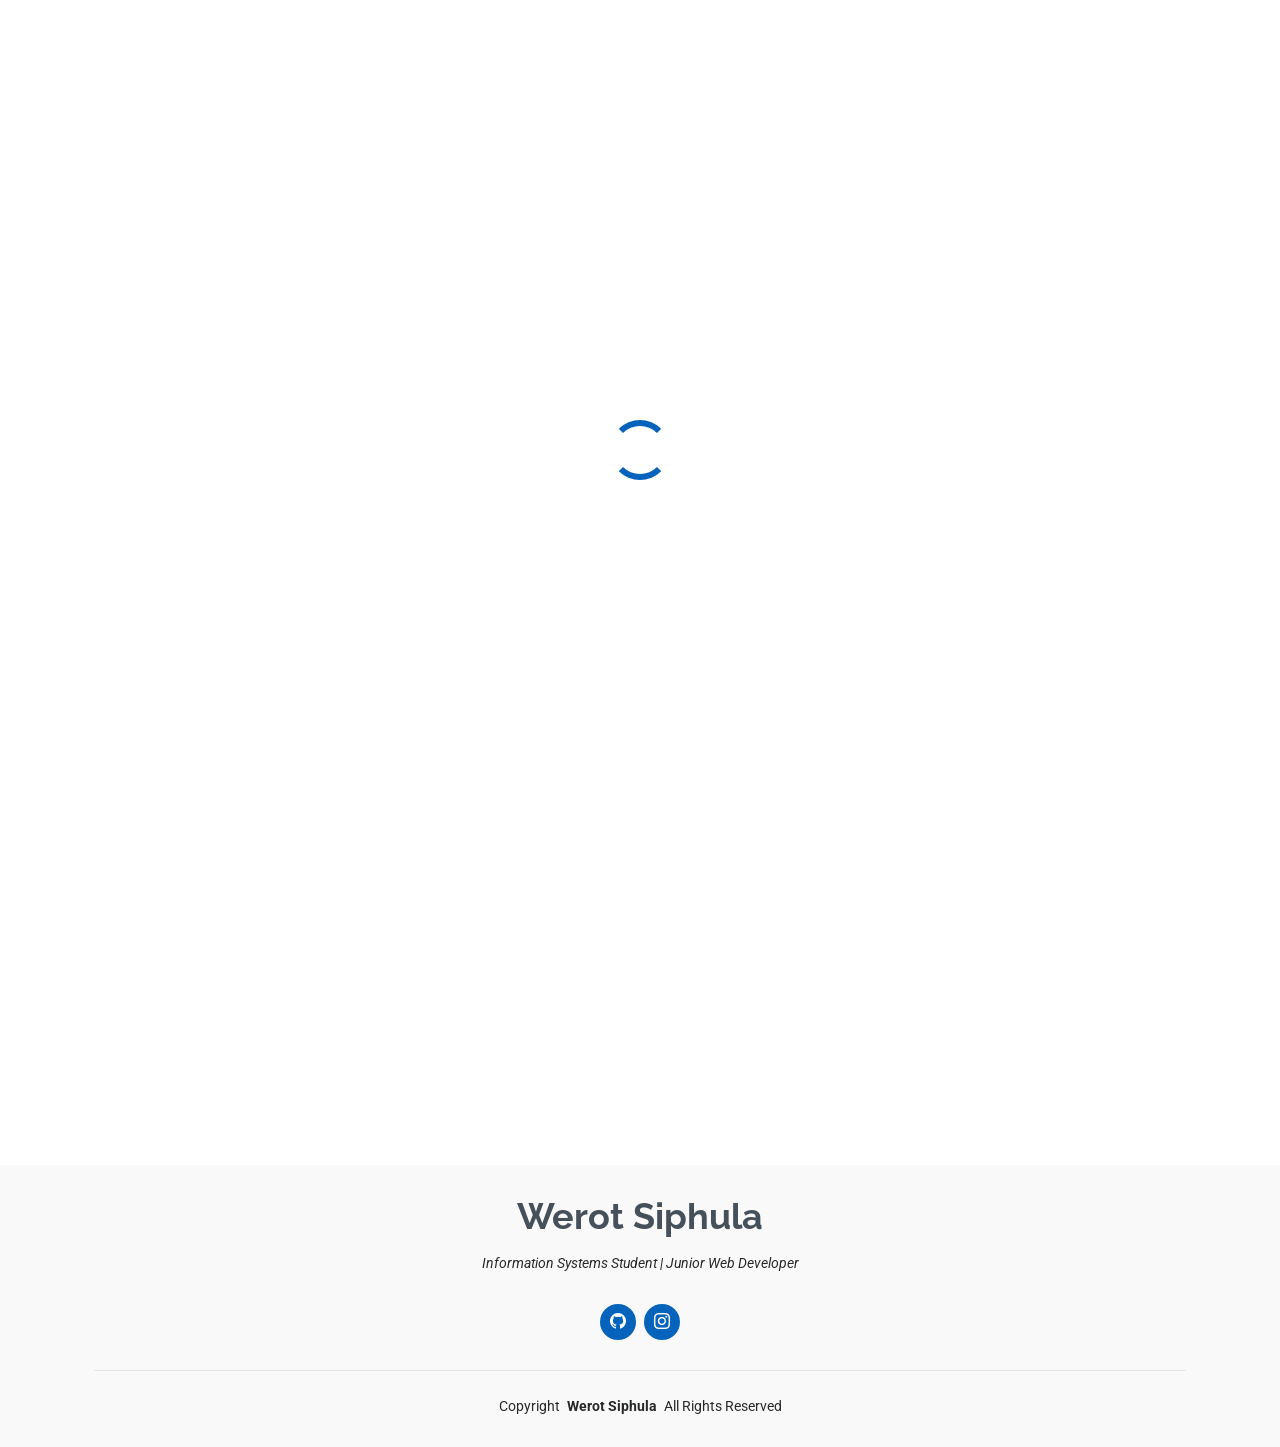
==== portfolio-details.html @ 503f95a0 "Initial Portfolio Commit" ====
<!DOCTYPE html>
<html lang="en">

<head>
  <meta charset="utf-8">
  <meta content="width=device-width, initial-scale=1.0" name="viewport">
  <title>Portfolio Details - Werot Siphula</title>
  <meta content="" name="description">
  <meta content="" name="keywords">

  <link href="assets/img/favicon.png" rel="icon">
  <link href="assets/img/apple-touch-icon.png" rel="apple-touch-icon">

  <link href="https://fonts.googleapis.com" rel="preconnect">
  <link href="https://fonts.gstatic.com" rel="preconnect" crossorigin>
  <link
    href="https://fonts.googleapis.com/css2?family=Roboto:ital,wght=0,100;0,300;0,400;0,500;0,700;0,900;1,100;1,300;1,400;1,500;1,700;1,900&family=Poppins:ital,wght=0,100;0,200;0,300;0,400;0,500;0,600;0,700;0,800;0,900;1,100;1,200;1,300;1,400;1,500;1,600;1,700;1,800;1,900&family=Raleway:ital,wght=0,100;0,200;0,300;0,400;0,500;0,600;0,700;0,800;0,900;1,100;1,200;1,300;1,400;1,500;1,600;1,700;1,800;1,900&display=swap"
    rel="stylesheet">

  <link href="assets/vendor/bootstrap/css/bootstrap.min.css" rel="stylesheet">
  <link href="assets/vendor/bootstrap-icons/bootstrap-icons.css" rel="stylesheet">
  <link href="assets/vendor/aos/aos.css" rel="stylesheet">
  <link href="assets/vendor/glightbox/css/glightbox.min.css" rel="stylesheet">
  <link href="assets/vendor/swiper/swiper-bundle.min.css" rel="stylesheet">

  <link href="assets/css/main.css" rel="stylesheet">
</head>

<body class="portfolio-details-page">

  <header id="header" class="header d-flex flex-column justify-content-center">

    <i class="header-toggle d-xl-none bi bi-list"></i>

    <nav id="navmenu" class="navmenu">
      <ul>
        <li><a href="index.html#hero"><i class="bi bi-house navicon"></i><span>Home</span></a></li>
        <li><a href="index.html#about"><i class="bi bi-person navicon"></i><span>About</span></a></li>
        <li><a href="index.html#resume"><i class="bi bi-file-earmark-text navicon"></i><span>Resume</span></a></li>
        <li><a href="index.html#portfolio"><i class="bi bi-images navicon"></i><span>Portfolio</span></a></li>
      </ul>
    </nav>

  </header>

  <main class="main">

    <div class="page-title" data-aos="fade">
      <div class="container">
        <nav class="breadcrumbs">
          <ol>
            <li><a href="index.html">Home</a></li>
            <li class="current">Portfolio Details</li>
          </ol>
        </nav>
        <h1>Project Details</h1>
      </div>
    </div>
    <section id="portfolio-details" class="portfolio-details section">

      <div class="container" data-aos="fade-up">

        <div class="portfolio-details-slider swiper init-swiper">
          <script type="application/json" class="swiper-config">
            {
              "loop": true,
              "speed": 600,
              "autoplay": {
                "delay": 5000
              },
              "slidesPerView": "auto",
              "navigation": {
                "nextEl": ".swiper-button-next",
                "prevEl": ".swiper-button-prev"
              },
              "pagination": {
                "el": ".swiper-pagination",
                "type": "bullets",
                "clickable": true
              }
            }
          </script>
          <div class="swiper-wrapper align-items-center">

            <div class="swiper-slide">
              <img src="assets/img/portfolio/PJ1.png" alt="">
            </div>

          </div>
          <div class="swiper-button-prev"></div>
          <div class="swiper-button-next"></div>
          <div class="swiper-pagination"></div>
        </div>

        <div class="row justify-content-between gy-4 mt-4">

          <div class="col-lg-8" data-aos="fade-up">
            <div class="portfolio-description">
              <h2>ACADEMIC COMPETITION MANAGEMENT SYSTEM FOR ECO 9RMUTI</h2>
              <p><em>Full-Stack Developer (Backend-Focused) | Web-based Application</em></p>
              <ul>
                <li>Developed management system for RMUTI Khon Kaen to use as the host of the 2027 academic competition
                  for the 9 RMUT.</li>
                <li>Manage both backend operations (PHP, MySQL, CRUD) and frontend UX/UI design.</li>
                <li>Designed system logic focused on streamlining workflows and minimizing manual steps for users.</li>
              </ul>
            </div>
          </div>

          <div class="col-lg-3" data-aos="fade-up" data-aos-delay="100">
            <div class="portfolio-info">
              <h3>Project information</h3>
              <ul>
                <li><strong>Category</strong>: Web Development</li>
                <li><strong>Client</strong>: RMUTI Khon Kaen Campus</li>
                <li><strong>Project date</strong>: 2024</li>
                <li><strong>Tech Stack</strong>: PHP, MySQL, HTML5, CSS3, JavaScript</li>
              </ul>
            </div>
          </div>

        </div>

      </div>

    </section>
  </main>

  <footer id="footer" class="footer position-relative light-background">
    <div class="container">
      <h3 class="sitename">Werot Siphula</h3>
      <p>Information Systems Student | Junior Web Developer</p>
      <div class="social-links d-flex justify-content-center">
        <a href="https://github.com/Werot2003" target="_blank"><i class="bi bi-github"></i></a>
        <a href="https://www.instagram.com/werot_2003"><i class="bi bi-instagram"></i></a>
      </div>
      <div class="container">
        <div class="copyright">
          <span>Copyright</span> <strong class="px-1 sitename">Werot Siphula</strong> <span>All Rights Reserved</span>
        </div>
      </div>
    </div>
  </footer>

  <a href="#" id="scroll-top" class="scroll-top d-flex align-items-center justify-content-center"><i
      class="bi bi-arrow-up-short"></i></a>

  <div id="preloader"></div>

  <script src="assets/vendor/bootstrap/js/bootstrap.bundle.min.js"></script>
  <script src="assets/vendor/aos/aos.js"></script>
  <script src="assets/vendor/typed.js/typed.umd.js"></script>
  <script src="assets/vendor/purecounter/purecounter_vanilla.js"></script>
  <script src="assets/vendor/waypoints/noframework.waypoints.js"></script>
  <script src="assets/vendor/glightbox/js/glightbox.min.js"></script>
  <script src="assets/vendor/imagesloaded/imagesloaded.pkgd.min.js"></script>
  <script src="assets/vendor/isotope-layout/isotope.pkgd.min.js"></script>
  <script src="assets/vendor/swiper/swiper-bundle.min.js"></script>

  <script src="assets/js/main.js"></script>

</body>

</html>
---- assets/css/main.css ----
/* Fonts */
:root {
  --default-font: "Roboto", system-ui, -apple-system, "Segoe UI", Roboto, "Helvetica Neue", Arial, "Noto Sans", "Liberation Sans", sans-serif, "Apple Color Emoji", "Segoe UI Emoji", "Segoe UI Symbol", "Noto Color Emoji";
  --heading-font: "Raleway", sans-serif;
  --nav-font: "Poppins", sans-serif;
}

/* Global Colors - The following color variables are used throughout the website. Updating them here will change the color scheme of the entire website */
:root {
  --background-color: #ffffff;
  /* Background color for the entire website, including individual sections */
  --default-color: #272829;
  /* Default color used for the majority of the text content across the entire website */
  --heading-color: #45505b;
  /* Color for headings, subheadings and title throughout the website */
  --accent-color: #0563bb;
  /* Accent color that represents your brand on the website. It's used for buttons, links, and other elements that need to stand out */
  --surface-color: #ffffff;
  /* The surface color is used as a background of boxed elements within sections, such as cards, icon boxes, or other elements that require a visual separation from the global background. */
  --contrast-color: #ffffff;
  /* Contrast color for text, ensuring readability against backgrounds of accent, heading, or default colors. */
}

/* Nav Menu Colors - The following color variables are used specifically for the navigation menu. They are separate from the global colors to allow for more customization options */
:root {
  --nav-color: #45505b;
  /* The default color of the main navmenu links */
  --nav-hover-color: #0563bb;
  /* Applied to main navmenu links when they are hovered over or active */
  --nav-mobile-background-color: #ffffff;
  /* Used as the background color for mobile navigation menu */
  --nav-dropdown-background-color: #ffffff;
  /* Used as the background color for dropdown items that appear when hovering over primary navigation items */
  --nav-dropdown-color: #212529;
  /* Used for navigation links of the dropdown items in the navigation menu. */
  --nav-dropdown-hover-color: #0563bb;
  /* Similar to --nav-hover-color, this color is applied to dropdown navigation links when they are hovered over. */
}

/* Color Presets - These classes override global colors when applied to any section or element, providing reuse of the sam color scheme. */

.light-background {
  --background-color: #f9f9f9;
  --surface-color: #ffffff;
}

.dark-background {
  --background-color: #060606;
  --default-color: #ffffff;
  --heading-color: #ffffff;
  --surface-color: #252525;
  --contrast-color: #ffffff;
}

/* Smooth scroll */
:root {
  scroll-behavior: smooth;
}

/*--------------------------------------------------------------
# General Styling & Shared Classes
--------------------------------------------------------------*/
body {
  color: var(--default-color);
  background-color: var(--background-color);
  font-family: var(--default-font);
}

a {
  color: var(--accent-color);
  text-decoration: none;
  transition: 0.3s;
}

a:hover {
  color: color-mix(in srgb, var(--accent-color), transparent 25%);
  text-decoration: none;
}

h1,
h2,
h3,
h4,
h5,
h6 {
  color: var(--heading-color);
  font-family: var(--heading-font);
}

/*--------------------------------------------------------------
# Global Header
--------------------------------------------------------------*/
.header {
  color: var(--default-color);
  position: fixed;
  top: 0;
  left: 0;
  bottom: 0;
  padding: 0 15px;
  transition: all ease-in-out 0.3s;
  overflow-y: auto;
  z-index: 997;
  min-width: 200px;
}

@media (max-width: 1199px) {
  .header {
    background-color: var(--background-color);
    border-right: 1px solid color-mix(in srgb, var(--default-color), transparent 90%);
    width: 300px;
    left: -100%;
  }
}

@media (min-width: 1200px) and (max-width: 1600px) {
  .header~main {
    margin-left: 160px;
  }

  .header~main .hero {
    margin-left: -160px;
    width: 100vw;
  }
}

.header.header-show {
  left: 0;
}

.header .header-toggle {
  color: var(--contrast-color);
  background-color: var(--accent-color);
  font-size: 22px;
  display: flex;
  align-items: center;
  justify-content: center;
  width: 40px;
  height: 40px;
  border-radius: 50%;
  cursor: pointer;
  position: fixed;
  top: 15px;
  right: 15px;
  z-index: 9999;
  transition: background-color 0.3s;
}

.header .header-toggle:hover {
  color: var(--contrast-color);
  background-color: color-mix(in srgb, var(--accent-color) 90%, white 15%);
}

/*--------------------------------------------------------------
# Navigation Menu
--------------------------------------------------------------*/
.navmenu {
  padding: 0;
  z-index: 9997;
}

.navmenu ul {
  list-style: none;
  padding: 0 0 20px 0;
  margin: 0;
  width: 140px;
}

.navmenu a,
.navmenu a:focus {
  color: var(--nav-color);
  font-family: var(--nav-font);
  display: flex;
  align-items: center;
  padding: 10px 18px;
  margin-bottom: 8px;
  font-size: 15px;
  border-radius: 50px;
  background: color-mix(in srgb, var(--default-color), transparent 92%);
  height: 56px;
  width: 100%;
  overflow: hidden;
  transition: 0.3s;
}

.navmenu a i,
.navmenu a:focus i {
  font-size: 20px;
}

.navmenu a span,
.navmenu a:focus span {
  padding: 0 5px 0 7px;
}

@media (min-width: 992px) {

  .navmenu a,
  .navmenu a:focus {
    max-width: 56px;
  }

  .navmenu a span,
  .navmenu a:focus span {
    display: none;
  }
}

.navmenu a:hover,
.navmenu .active,
.navmenu .active:focus,
.navmenu li:hover>a {
  color: var(--contrast-color);
  background: var(--nav-hover-color);
}

.navmenu a:hover,
.navmenu li:hover>a {
  max-width: 100%;
  color: var(--contrast-color);
}

.navmenu a:hover span,
.navmenu li:hover>a span {
  display: block;
}

/*--------------------------------------------------------------
# Global Footer
--------------------------------------------------------------*/
.footer {
  color: var(--default-color);
  background-color: var(--background-color);
  font-size: 14px;
  text-align: center;
  padding: 30px 0;
  position: relative;
}

.footer h3 {
  font-size: 36px;
  font-weight: 700;
  position: relative;
  padding: 0;
  margin: 0 0 15px 0;
}

.footer p {
  font-size: 15;
  font-style: italic;
  padding: 0;
  margin: 0 0 30px 0;
}

.footer .social-links {
  margin: 0 0 30px 0;
}

.footer .social-links a {
  font-size: 16px;
  display: flex;
  align-items: center;
  justify-content: center;
  background: var(--accent-color);
  color: var(--contrast-color);
  line-height: 1;
  margin: 0 4px;
  border-radius: 50%;
  text-align: center;
  width: 36px;
  height: 36px;
  transition: 0.3s;
}

.footer .social-links a:hover {
  background: color-mix(in srgb, var(--accent-color), transparent 20%);
  text-decoration: none;
}

.footer .copyright {
  padding-top: 25px;
  border-top: 1px solid color-mix(in srgb, var(--default-color), transparent 90%);
}

.footer .credits {
  font-size: 13px;
  padding-top: 5px;
}

/*--------------------------------------------------------------
# Preloader
--------------------------------------------------------------*/
#preloader {
  position: fixed;
  inset: 0;
  z-index: 999999;
  overflow: hidden;
  background: var(--background-color);
  transition: all 0.6s ease-out;
}

#preloader:before {
  content: "";
  position: fixed;
  top: calc(50% - 30px);
  left: calc(50% - 30px);
  border: 6px solid #ffffff;
  border-color: var(--accent-color) transparent var(--accent-color) transparent;
  border-radius: 50%;
  width: 60px;
  height: 60px;
  animation: animate-preloader 1.5s linear infinite;
}

@keyframes animate-preloader {
  0% {
    transform: rotate(0deg);
  }

  100% {
    transform: rotate(360deg);
  }
}

/*--------------------------------------------------------------
# Scroll Top Button
--------------------------------------------------------------*/
.scroll-top {
  position: fixed;
  visibility: hidden;
  opacity: 0;
  right: 15px;
  bottom: -15px;
  z-index: 99999;
  background-color: var(--accent-color);
  width: 44px;
  height: 44px;
  border-radius: 50px;
  transition: all 0.4s;
}

.scroll-top i {
  font-size: 24px;
  color: var(--contrast-color);
  line-height: 0;
}

.scroll-top:hover {
  background-color: color-mix(in srgb, var(--accent-color), transparent 20%);
  color: var(--contrast-color);
}

.scroll-top.active {
  visibility: visible;
  opacity: 1;
  bottom: 15px;
}

/*--------------------------------------------------------------
# Disable aos animation delay on mobile devices
--------------------------------------------------------------*/
@media screen and (max-width: 768px) {
  [data-aos-delay] {
    transition-delay: 0 !important;
  }
}

/*--------------------------------------------------------------
# Global Page Titles & Breadcrumbs
--------------------------------------------------------------*/
.page-title {
  --background-color: color-mix(in srgb, var(--default-color), transparent 96%);
  color: var(--default-color);
  background-color: var(--background-color);
  padding: 20px 0;
  position: relative;
}

.page-title h1 {
  font-size: 28px;
  font-weight: 700;
  margin: 0;
}

.page-title .breadcrumbs ol {
  display: flex;
  flex-wrap: wrap;
  list-style: none;
  padding: 0 0 10px 0;
  margin: 0;
  font-size: 14px;
  font-weight: 400;
}

.page-title .breadcrumbs ol li+li {
  padding-left: 10px;
}

.page-title .breadcrumbs ol li+li::before {
  content: "/";
  display: inline-block;
  padding-right: 10px;
  color: color-mix(in srgb, var(--default-color), transparent 70%);
}

/*--------------------------------------------------------------
# Global Sections
--------------------------------------------------------------*/
section,
.section {
  color: var(--default-color);
  background-color: var(--background-color);
  padding: 60px 0;
  overflow: clip;
}

/*--------------------------------------------------------------
# Global Section Titles
--------------------------------------------------------------*/
.section-title {
  text-align: center;
  padding-bottom: 60px;
  position: relative;
}

.section-title h2 {
  font-size: 32px;
  font-weight: 700;
  margin-bottom: 20px;
  padding-bottom: 20px;
  position: relative;
}

.section-title h2:before {
  content: "";
  position: absolute;
  display: block;
  width: 160px;
  height: 1px;
  background: color-mix(in srgb, var(--default-color), transparent 60%);
  left: 0;
  right: 0;
  bottom: 1px;
  margin: auto;
}

.section-title h2::after {
  content: "";
  position: absolute;
  display: block;
  width: 60px;
  height: 3px;
  background: var(--accent-color);
  left: 0;
  right: 0;
  bottom: 0;
  margin: auto;
}

.section-title p {
  margin-bottom: 0;
}

/*--------------------------------------------------------------
# Hero Section
--------------------------------------------------------------*/
.hero {
  width: 100%;
  min-height: 100vh;
  position: relative;
  padding: 80px 0;
  display: flex;
  align-items: center;
  justify-content: center;
}

.hero img {
  position: absolute;
  inset: 0;
  display: block;
  width: 100%;
  height: 100%;
  object-fit: cover;
  z-index: 1;
}

.hero:before {
  content: "";
  background: color-mix(in srgb, var(--background-color), transparent 30%);
  position: absolute;
  inset: 0;
  z-index: 2;
}

.hero .container {
  position: relative;
  z-index: 3;
}

.hero h2 {
  margin: 0;
  font-size: 64px;
  font-weight: 700;
}

.hero p {
  margin: 5px 0 0 0;
  font-size: 26px;
}

.hero p span {
  letter-spacing: 1px;
  border-bottom: 2px solid var(--accent-color);
}

.hero .social-links {
  margin-top: 25px;
}

.hero .social-links a {
  font-size: 20px;
  display: inline-block;
  color: color-mix(in srgb, var(--default-color), transparent 30%);
  line-height: 1;
  margin-right: 20px;
  transition: 0.3s;
}

.hero .social-links a:hover {
  color: var(--accent-color);
}

@media (max-width: 768px) {
  .hero h2 {
    font-size: 32px;
  }

  .hero p {
    font-size: 20px;
  }
}

/*--------------------------------------------------------------
# About Section
--------------------------------------------------------------*/
.about .content h2 {
  font-weight: 700;
  font-size: 24px;
}

.about .content ul {
  list-style: none;
  padding: 0;
}

.about .content ul li {
  margin-bottom: 20px;
  display: flex;
  align-items: center;
}

.about .content ul strong {
  margin-right: 10px;
}

.about .content ul i {
  font-size: 16px;
  margin-right: 5px;
  color: var(--accent-color);
  line-height: 0;
}

/*--------------------------------------------------------------
# Stats Section
--------------------------------------------------------------*/
.stats i {
  background-color: var(--accent-color);
  color: var(--contrast-color);
  width: 54px;
  height: 54px;
  font-size: 24px;
  border-radius: 50px;
  display: inline-flex;
  align-items: center;
  justify-content: center;
  position: relative;
  z-index: 1;
}

.stats .stats-item {
  margin-top: 10px;
  width: 100%;
  position: relative;
  text-align: center;
  z-index: 0;
}

.stats .stats-item span {
  font-size: 36px;
  display: block;
  font-weight: 700;
  color: color-mix(in srgb, var(--default-color), transparent 20%);
}

.stats .stats-item p {
  padding: 0;
  margin: 0;
  color: color-mix(in srgb, var(--default-color), transparent 50%);
  font-size: 16px;
}

/*--------------------------------------------------------------
# Skills Section
--------------------------------------------------------------*/
.skills .progress {
  height: 60px;
  display: block;
  background: none;
  border-radius: 0;
}

.skills .progress .skill {
  color: var(--heading-color);
  padding: 0;
  margin: 0 0 6px 0;
  text-transform: uppercase;
  display: block;
  font-weight: 600;
  font-family: var(--heading-font);
}

.skills .progress .skill .val {
  float: right;
  font-style: normal;
}

.skills .progress-bar-wrap {
  background: color-mix(in srgb, var(--default-color), transparent 90%);
  height: 10px;
}

.skills .progress-bar {
  width: 1px;
  height: 10px;
  transition: 0.9s;
  background-color: var(--accent-color);
}

/*--------------------------------------------------------------
# Resume Section
--------------------------------------------------------------*/
.resume .resume-title {
  color: var(--heading-color);
  font-size: 26px;
  font-weight: 700;
  margin-top: 20px;
  margin-bottom: 20px;
}

.resume .resume-item {
  padding: 0 0 20px 20px;
  margin-top: -2px;
  border-left: 2px solid var(--accent-color);
  position: relative;
}

.resume .resume-item h4 {
  line-height: 18px;
  font-size: 18px;
  font-weight: 600;
  text-transform: uppercase;
  color: color-mix(in srgb, var(--default-color), transparent 20%);
  margin-bottom: 10px;
}

.resume .resume-item h5 {
  font-size: 16px;
  padding: 5px 15px;
  display: inline-block;
  font-weight: 600;
  margin-bottom: 10px;
}

.resume .resume-item ul {
  padding-left: 20px;
}

.resume .resume-item ul li {
  padding-bottom: 10px;
}

.resume .resume-item:last-child {
  padding-bottom: 0;
}

.resume .resume-item::before {
  content: "";
  position: absolute;
  width: 16px;
  height: 16px;
  border-radius: 50px;
  left: -9px;
  top: 0;
  background: var(--background-color);
  border: 2px solid var(--accent-color);
}

/*--------------------------------------------------------------
# Portfolio Section
--------------------------------------------------------------*/
.portfolio .portfolio-filters {
  padding: 0;
  margin: 0 auto 20px auto;
  list-style: none;
  text-align: center;
}

.portfolio .portfolio-filters li {
  cursor: pointer;
  display: inline-block;
  padding: 8px 20px 10px 20px;
  margin: 0;
  font-size: 15px;
  font-weight: 500;
  line-height: 1;
  margin-bottom: 5px;
  border-radius: 50px;
  transition: all 0.3s ease-in-out;
  font-family: var(--heading-font);
}

.portfolio .portfolio-filters li:hover,
.portfolio .portfolio-filters li.filter-active {
  color: var(--contrast-color);
  background-color: var(--accent-color);
}

.portfolio .portfolio-filters li:first-child {
  margin-left: 0;
}

.portfolio .portfolio-filters li:last-child {
  margin-right: 0;
}

@media (max-width: 575px) {
  .portfolio .portfolio-filters li {
    font-size: 14px;
    margin: 0 0 10px 0;
  }
}

.portfolio .portfolio-item {
  position: relative;
  overflow: hidden;
}

.portfolio .portfolio-item .portfolio-info {
  opacity: 0;
  position: absolute;
  left: 12px;
  right: 12px;
  bottom: -100%;
  z-index: 3;
  transition: all ease-in-out 0.5s;
  background: color-mix(in srgb, var(--background-color), transparent 10%);
  padding: 15px;
}

.portfolio .portfolio-item .portfolio-info h4 {
  font-size: 18px;
  font-weight: 600;
  padding-right: 50px;
}

.portfolio .portfolio-item .portfolio-info p {
  color: color-mix(in srgb, var(--default-color), transparent 30%);
  font-size: 14px;
  margin-bottom: 0;
  padding-right: 50px;
}

.portfolio .portfolio-item .portfolio-info .preview-link,
.portfolio .portfolio-item .portfolio-info .details-link {
  position: absolute;
  right: 50px;
  font-size: 24px;
  top: calc(50% - 14px);
  color: color-mix(in srgb, var(--default-color), transparent 30%);
  transition: 0.3s;
  line-height: 0;
}

.portfolio .portfolio-item .portfolio-info .preview-link:hover,
.portfolio .portfolio-item .portfolio-info .details-link:hover {
  color: var(--accent-color);
}

.portfolio .portfolio-item .portfolio-info .details-link {
  right: 14px;
  font-size: 28px;
}

.portfolio .portfolio-item:hover .portfolio-info {
  opacity: 1;
  bottom: 0;
}

/*--------------------------------------------------------------
# Portfolio Details Section
--------------------------------------------------------------*/
.portfolio-details .portfolio-details-slider img {
  width: 100%;
}

.portfolio-details .swiper-wrapper {
  height: auto;
}

.portfolio-details .swiper-button-prev,
.portfolio-details .swiper-button-next {
  width: 48px;
  height: 48px;
}

.portfolio-details .swiper-button-prev:after,
.portfolio-details .swiper-button-next:after {
  color: rgba(255, 255, 255, 0.8);
  background-color: rgba(0, 0, 0, 0.15);
  font-size: 24px;
  border-radius: 50%;
  width: 48px;
  height: 48px;
  display: flex;
  align-items: center;
  justify-content: center;
  transition: 0.3s;
}

.portfolio-details .swiper-button-prev:hover:after,
.portfolio-details .swiper-button-next:hover:after {
  background-color: rgba(0, 0, 0, 0.3);
}

@media (max-width: 575px) {

  .portfolio-details .swiper-button-prev,
  .portfolio-details .swiper-button-next {
    display: none;
  }
}

.portfolio-details .swiper-pagination {
  margin-top: 20px;
  position: relative;
}

.portfolio-details .swiper-pagination .swiper-pagination-bullet {
  width: 10px;
  height: 10px;
  background-color: color-mix(in srgb, var(--default-color), transparent 85%);
  opacity: 1;
}

.portfolio-details .swiper-pagination .swiper-pagination-bullet-active {
  background-color: var(--accent-color);
}

.portfolio-details .portfolio-info h3 {
  font-size: 22px;
  font-weight: 700;
  margin-bottom: 20px;
  padding-bottom: 20px;
  position: relative;
}

.portfolio-details .portfolio-info h3:after {
  content: "";
  position: absolute;
  display: block;
  width: 50px;
  height: 3px;
  background: var(--accent-color);
  left: 0;
  bottom: 0;
}

.portfolio-details .portfolio-info ul {
  list-style: none;
  padding: 0;
  font-size: 15px;
}

.portfolio-details .portfolio-info ul li {
  display: flex;
  flex-direction: column;
  padding-bottom: 15px;
}

.portfolio-details .portfolio-info ul strong {
  text-transform: uppercase;
  font-weight: 400;
  color: color-mix(in srgb, var(--default-color), transparent 50%);
  font-size: 14px;
}

.portfolio-details .portfolio-info .btn-visit {
  padding: 8px 40px;
  background: var(--accent-color);
  color: var(--contrast-color);
  border-radius: 50px;
  transition: 0.3s;
}

.portfolio-details .portfolio-info .btn-visit:hover {
  background: color-mix(in srgb, var(--accent-color), transparent 20%);
}

.portfolio-details .portfolio-description h2 {
  font-size: 26px;
  font-weight: 700;
  margin-bottom: 20px;
}

.portfolio-details .portfolio-description p {
  padding: 0;
}

.portfolio-details .portfolio-description .testimonial-item {
  padding: 30px 30px 0 30px;
  position: relative;
  background: color-mix(in srgb, var(--default-color), transparent 97%);
  margin-bottom: 50px;
}

.portfolio-details .portfolio-description .testimonial-item .testimonial-img {
  width: 90px;
  border-radius: 50px;
  border: 6px solid var(--background-color);
  float: left;
  margin: 0 10px 0 0;
}

.portfolio-details .portfolio-description .testimonial-item h3 {
  font-size: 18px;
  font-weight: bold;
  margin: 15px 0 5px 0;
  padding-top: 20px;
}

.portfolio-details .portfolio-description .testimonial-item h4 {
  font-size: 14px;
  color: #6c757d;
  margin: 0;
}

.portfolio-details .portfolio-description .testimonial-item .quote-icon-left,
.portfolio-details .portfolio-description .testimonial-item .quote-icon-right {
  color: color-mix(in srgb, var(--accent-color), transparent 50%);
  font-size: 26px;
  line-height: 0;
}

.portfolio-details .portfolio-description .testimonial-item .quote-icon-left {
  display: inline-block;
  left: -5px;
  position: relative;
}

.portfolio-details .portfolio-description .testimonial-item .quote-icon-right {
  display: inline-block;
  right: -5px;
  position: relative;
  top: 10px;
  transform: scale(-1, -1);
}

.portfolio-details .portfolio-description .testimonial-item p {
  font-style: italic;
  margin: 0 0 15px 0 0 0;
  padding: 0;
}
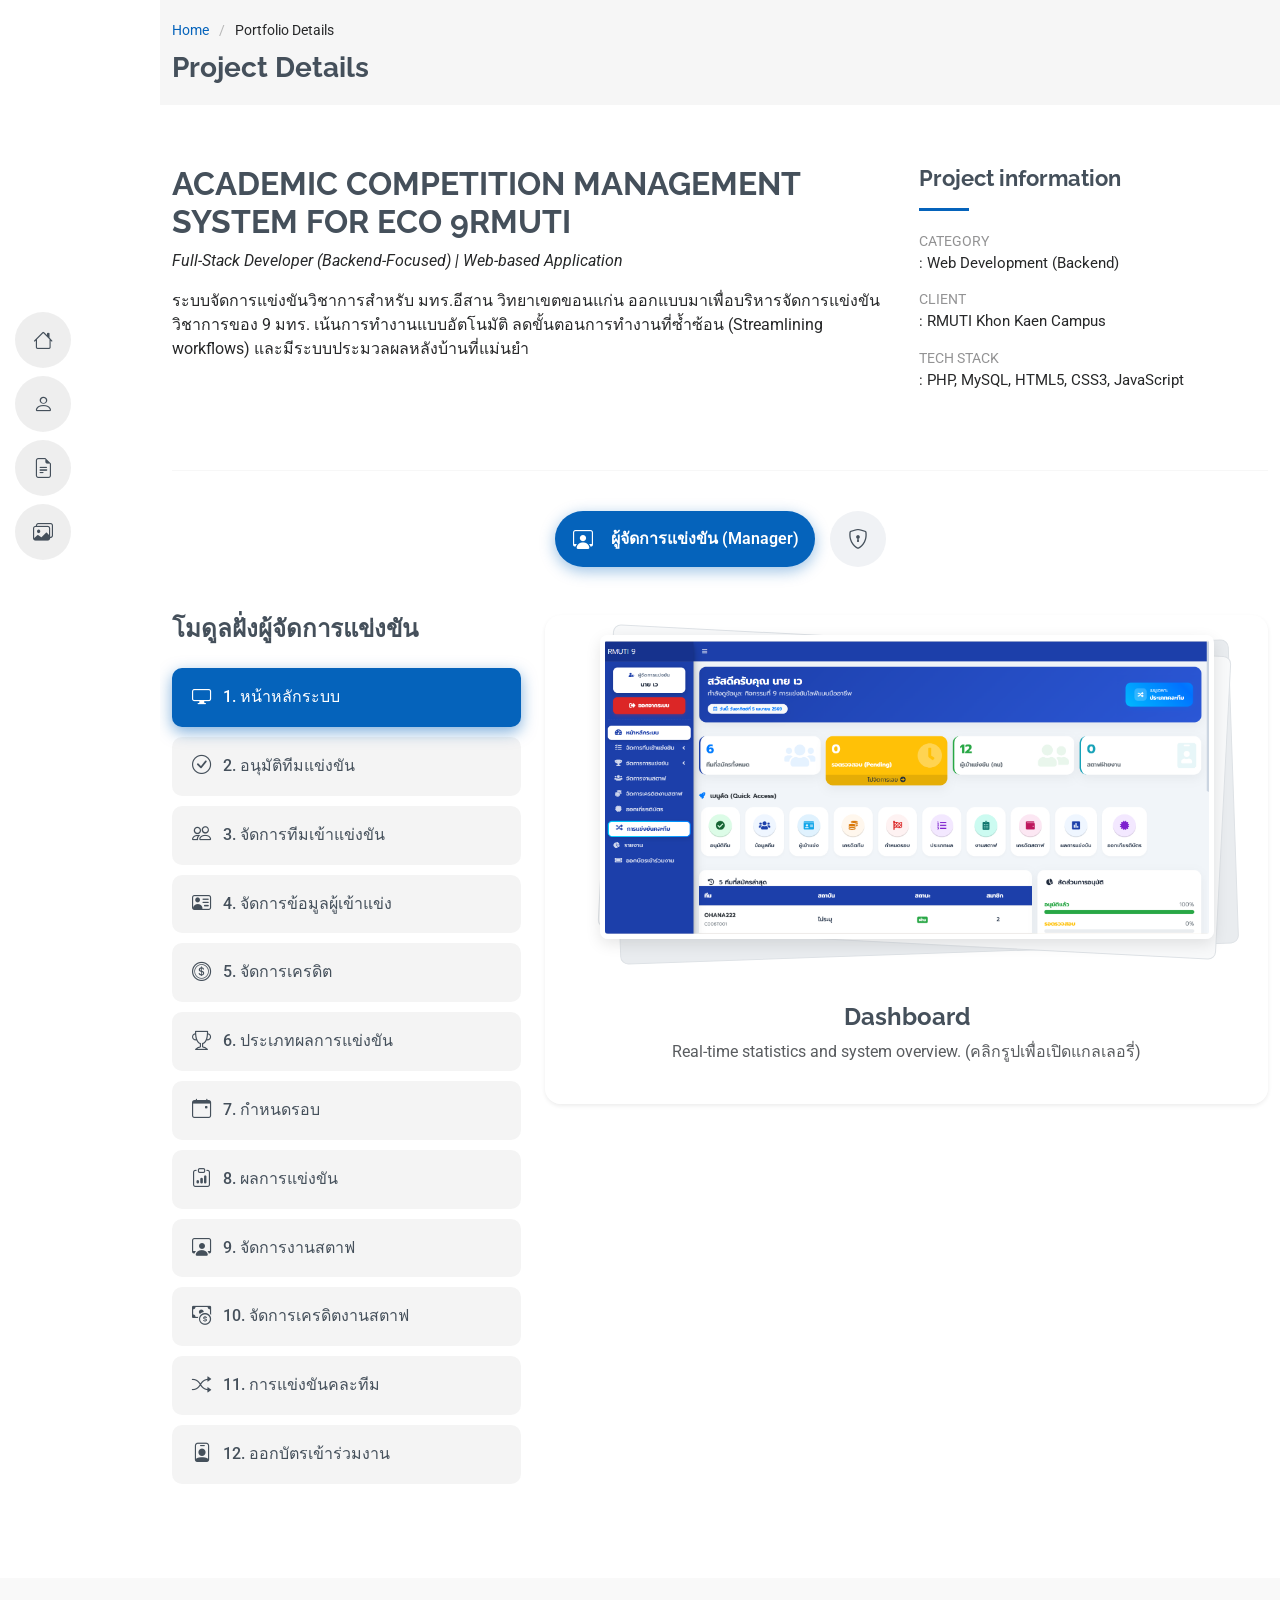
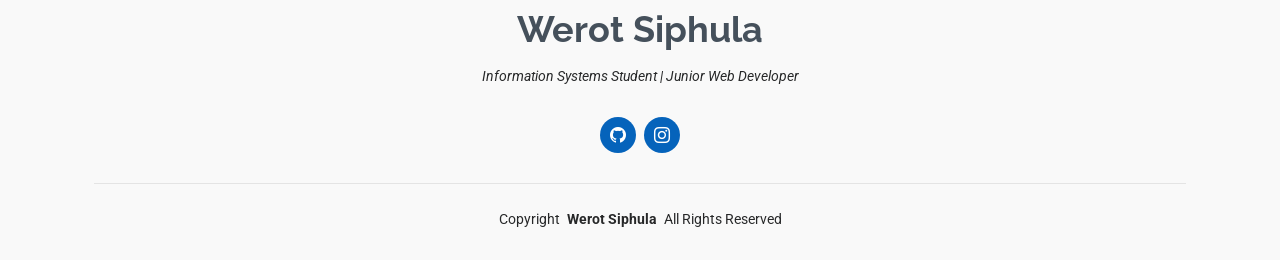
==== commit 769446b1: "Update: Added Role Switcher, Game Inventory Modal, and Animated Navigation Menus" ====
--- a/portfolio-details.html
+++ b/portfolio-details.html
@@ -60,68 +60,418 @@
 
       <div class="container" data-aos="fade-up">
 
-        <div class="portfolio-details-slider swiper init-swiper">
-          <script type="application/json" class="swiper-config">
-            {
-              "loop": true,
-              "speed": 600,
-              "autoplay": {
-                "delay": 5000
-              },
-              "slidesPerView": "auto",
-              "navigation": {
-                "nextEl": ".swiper-button-next",
-                "prevEl": ".swiper-button-prev"
-              },
-              "pagination": {
-                "el": ".swiper-pagination",
-                "type": "bullets",
-                "clickable": true
-              }
-            }
-          </script>
-          <div class="swiper-wrapper align-items-center">
-
-            <div class="swiper-slide">
-              <img src="assets/img/portfolio/PJ1.png" alt="">
-            </div>
-
-          </div>
-          <div class="swiper-button-prev"></div>
-          <div class="swiper-button-next"></div>
-          <div class="swiper-pagination"></div>
-        </div>
-
-        <div class="row justify-content-between gy-4 mt-4">
-
-          <div class="col-lg-8" data-aos="fade-up">
-            <div class="portfolio-description">
-              <h2>ACADEMIC COMPETITION MANAGEMENT SYSTEM FOR ECO 9RMUTI</h2>
-              <p><em>Full-Stack Developer (Backend-Focused) | Web-based Application</em></p>
-              <ul>
-                <li>Developed management system for RMUTI Khon Kaen to use as the host of the 2027 academic competition
-                  for the 9 RMUT.</li>
-                <li>Manage both backend operations (PHP, MySQL, CRUD) and frontend UX/UI design.</li>
-                <li>Designed system logic focused on streamlining workflows and minimizing manual steps for users.</li>
-              </ul>
-            </div>
-          </div>
-
-          <div class="col-lg-3" data-aos="fade-up" data-aos-delay="100">
-            <div class="portfolio-info">
+        <div class="row justify-content-between gy-4 mb-5">
+          <div class="col-lg-8">
+            <h2 class="fw-bold">ACADEMIC COMPETITION MANAGEMENT SYSTEM FOR ECO 9RMUTI</h2>
+            <p><em>Full-Stack Developer (Backend-Focused) | Web-based Application</em></p>
+            <p>ระบบจัดการแข่งขันวิชาการสำหรับ มทร.อีสาน วิทยาเขตขอนแก่น ออกแบบมาเพื่อบริหารจัดการแข่งขันวิชาการของ 9
+              มทร. เน้นการทำงานแบบอัตโนมัติ ลดขั้นตอนการทำงานที่ซ้ำซ้อน (Streamlining workflows)
+              และมีระบบประมวลผลหลังบ้านที่แม่นยำ</p>
+          </div>
+          <div class="col-lg-4">
+            <div class="portfolio-info" style="margin-top: 0;">
               <h3>Project information</h3>
               <ul>
-                <li><strong>Category</strong>: Web Development</li>
+                <li><strong>Category</strong>: Web Development (Backend)</li>
                 <li><strong>Client</strong>: RMUTI Khon Kaen Campus</li>
-                <li><strong>Project date</strong>: 2024</li>
                 <li><strong>Tech Stack</strong>: PHP, MySQL, HTML5, CSS3, JavaScript</li>
               </ul>
             </div>
           </div>
-
         </div>
 
+        <hr style="border-color: #ddd; margin-bottom: 40px;">
+
+        <div class="d-flex justify-content-center mb-5" data-aos="fade-up">
+          <div class="nav nav-pills" id="role-tab" role="tablist" style="gap: 15px;">
+
+            <button class="nav-link active role-animated-btn" id="role-manager-tab" data-bs-toggle="pill"
+              data-bs-target="#role-manager" type="button" role="tab">
+              <i class="bi bi-person-workspace"></i> <span>ผู้จัดการแข่งขัน (Manager)</span>
+            </button>
+
+            <button class="nav-link role-animated-btn" id="role-admin-tab" data-bs-toggle="pill"
+              data-bs-target="#role-admin" type="button" role="tab">
+              <i class="bi bi-shield-lock"></i> <span>ผู้ดูแลระบบ (Admin)</span>
+            </button>
+
+          </div>
+        </div>
+
+        <div class="tab-content" id="role-tabContent">
+
+          <div class="tab-pane fade show active" id="role-manager" role="tabpanel">
+            <div class="row">
+              <div class="col-lg-4 col-md-5 mb-4">
+                <h4 class="mb-4 fw-bold" style="color: var(--heading-color);">โมดูลฝั่งผู้จัดการแข่งขัน</h4>
+                <div class="nav flex-column nav-pills custom-pills" id="v-pills-tab" role="tablist"
+                  aria-orientation="vertical">
+                  <button class="nav-link active" id="v-pills-p1-tab" data-bs-toggle="pill" data-bs-target="#v-pills-p1"
+                    type="button" role="tab"><i class="bi bi-display me-2"></i> 1. หน้าหลักระบบ</button>
+                  <button class="nav-link" id="v-pills-p2-tab" data-bs-toggle="pill" data-bs-target="#v-pills-p2"
+                    type="button" role="tab"><i class="bi bi-check-circle me-2"></i> 2. อนุมัติทีมแข่งขัน</button>
+                  <button class="nav-link" id="v-pills-p3-tab" data-bs-toggle="pill" data-bs-target="#v-pills-p3"
+                    type="button" role="tab"><i class="bi bi-people me-2"></i> 3. จัดการทีมเข้าแข่งขัน</button>
+                  <button class="nav-link" id="v-pills-p4-tab" data-bs-toggle="pill" data-bs-target="#v-pills-p4"
+                    type="button" role="tab"><i class="bi bi-person-vcard me-2"></i> 4. จัดการข้อมูลผู้เข้าแข่ง</button>
+                  <button class="nav-link" id="v-pills-p5-tab" data-bs-toggle="pill" data-bs-target="#v-pills-p5"
+                    type="button" role="tab"><i class="bi bi-coin me-2"></i> 5. จัดการเครดิต</button>
+                  <button class="nav-link" id="v-pills-p6-tab" data-bs-toggle="pill" data-bs-target="#v-pills-p6"
+                    type="button" role="tab"><i class="bi bi-trophy me-2"></i> 6. ประเภทผลการแข่งขัน</button>
+                  <button class="nav-link" id="v-pills-p7-tab" data-bs-toggle="pill" data-bs-target="#v-pills-p7"
+                    type="button" role="tab"><i class="bi bi-calendar-event me-2"></i> 7. กำหนดรอบ</button>
+                  <button class="nav-link" id="v-pills-p8-tab" data-bs-toggle="pill" data-bs-target="#v-pills-p8"
+                    type="button" role="tab"><i class="bi bi-clipboard-data me-2"></i> 8. ผลการแข่งขัน</button>
+                  <button class="nav-link" id="v-pills-p9-tab" data-bs-toggle="pill" data-bs-target="#v-pills-p9"
+                    type="button" role="tab"><i class="bi bi-person-workspace me-2"></i> 9. จัดการงานสตาฟ</button>
+                  <button class="nav-link" id="v-pills-p10-tab" data-bs-toggle="pill" data-bs-target="#v-pills-p10"
+                    type="button" role="tab"><i class="bi bi-cash-coin me-2"></i> 10. จัดการเครดิตงานสตาฟ</button>
+                  <button class="nav-link" id="v-pills-p12-tab" data-bs-toggle="pill" data-bs-target="#v-pills-p12"
+                    type="button" role="tab"><i class="bi bi-shuffle me-2"></i> 11. การแข่งขันคละทีม</button>
+                  <button class="nav-link" id="v-pills-p14-tab" data-bs-toggle="pill" data-bs-target="#v-pills-p14"
+                    type="button" role="tab"><i class="bi bi-person-badge me-2"></i> 12. ออกบัตรเข้าร่วมงาน</button>
+                </div>
+              </div>
+
+              <div class="col-lg-8 col-md-7">
+                <div class="tab-content" id="v-pills-tabContent">
+                  <div class="tab-pane fade show active" id="v-pills-p1" role="tabpanel">
+                    <div class="card border-0 shadow-sm rounded-4 overflow-hidden">
+                      <div class="photo-stack game-gallery-btn" data-title="หน้าหลักระบบ (Dashboard)"
+                        data-images="assets/img/portfolio/PJ1.png,assets/img/portfolio/pj18.png">
+                        <img src="assets/img/portfolio/PJ1.png" class="img-fluid w-100 main-stack-img" alt="Dashboard">
+                      </div>
+                      <div class="card-body p-4 bg-white text-center">
+                        <h4 class="fw-bold">Dashboard</h4>
+                        <p class="text-muted">Real-time statistics and system overview. (คลิกรูปเพื่อเปิดแกลเลอรี่)</p>
+                      </div>
+                    </div>
+                  </div>
+                  <div class="tab-pane fade" id="v-pills-p2" role="tabpanel">
+                    <div class="card border-0 shadow-sm rounded-4 overflow-hidden">
+                      <div class="photo-stack game-gallery-btn" data-title="อนุมัติทีมแข่งขัน (Team Approval)"
+                        data-images="assets/img/portfolio/pj3.png,assets/img/portfolio/pj19.png,assets/img/portfolio/pj20.png">
+                        <img src="assets/img/portfolio/pj3.png" class="img-fluid w-100 main-stack-img" alt="Approval">
+                      </div>
+                      <div class="card-body p-4 bg-white text-center">
+                        <h4 class="fw-bold">Team Approval</h4>
+                        <p class="text-muted">Verify and approve team registrations.</p>
+                      </div>
+                    </div>
+                  </div>
+                  <div class="tab-pane fade" id="v-pills-p3" role="tabpanel">
+                    <div class="card border-0 shadow-sm rounded-4 overflow-hidden">
+                      <div class="photo-stack game-gallery-btn" data-title="จัดการทีม (Team Management)"
+                        data-images="assets/img/portfolio/pj4.png,assets/img/portfolio/pj21.png,assets/img/portfolio/pj22.png">
+                        <img src="assets/img/portfolio/pj4.png" class="img-fluid w-100 main-stack-img" alt="Management">
+                      </div>
+                      <div class="card-body p-4 bg-white text-center">
+                        <h4 class="fw-bold">Team Management</h4>
+                        <p class="text-muted">CRUD operations for competition teams.</p>
+                      </div>
+                    </div>
+                  </div>
+                  <div class="tab-pane fade" id="v-pills-p4" role="tabpanel">
+                    <div class="card border-0 shadow-sm rounded-4 overflow-hidden">
+                      <div class="photo-stack game-gallery-btn" data-title="ข้อมูลผู้เข้าแข่ง (Participant Info)"
+                        data-images="assets/img/portfolio/pj5.png,assets/img/portfolio/pj6.png,assets/img/portfolio/pj23.png">
+                        <img src="assets/img/portfolio/pj5.png" class="img-fluid w-100 main-stack-img"
+                          alt="Participant">
+                      </div>
+                      <div class="card-body p-4 bg-white text-center">
+                        <h4 class="fw-bold">Participant Management</h4>
+                        <p class="text-muted">Manage individual participant profiles.</p>
+                      </div>
+                    </div>
+                  </div>
+                  <div class="tab-pane fade" id="v-pills-p5" role="tabpanel">
+                    <div class="card border-0 shadow-sm rounded-4 overflow-hidden">
+                      <div class="photo-stack game-gallery-btn" data-title="จัดการเครดิต (Credit Management)"
+                        data-images="assets/img/portfolio/pj7.png,assets/img/portfolio/pj24.png,assets/img/portfolio/pj25.png">
+                        <img src="assets/img/portfolio/pj7.png" class="img-fluid w-100 main-stack-img" alt="Credit">
+                      </div>
+                      <div class="card-body p-4 bg-white text-center">
+                        <h4 class="fw-bold">Credit Management</h4>
+                        <p class="text-muted">Monitor and adjust system credits.</p>
+                      </div>
+                    </div>
+                  </div>
+                  <div class="tab-pane fade" id="v-pills-p6" role="tabpanel">
+                    <div class="card border-0 shadow-sm rounded-4 overflow-hidden">
+                      <div class="photo-stack game-gallery-btn" data-title="ประเภทผลการแข่งขัน (Result Categories)"
+                        data-images="assets/img/portfolio/pj26.png,assets/img/portfolio/pj8.png,assets/img/portfolio/pj27.png">
+                        <img src="assets/img/portfolio/pj26.png" class="img-fluid w-100 main-stack-img"
+                          alt="Result Type">
+                      </div>
+                      <div class="card-body p-4 bg-white text-center">
+                        <h4 class="fw-bold">Result Categories</h4>
+                        <p class="text-muted">Define competition scoring types.</p>
+                      </div>
+                    </div>
+                  </div>
+                  <div class="tab-pane fade" id="v-pills-p7" role="tabpanel">
+                    <div class="card border-0 shadow-sm rounded-4 overflow-hidden">
+                      <div class="photo-stack game-gallery-btn" data-title="กำหนดรอบ (Round Scheduling)"
+                        data-images="assets/img/portfolio/pj28.png,assets/img/portfolio/pj9.png,assets/img/portfolio/pj29.png">
+                        <img src="assets/img/portfolio/pj28.png" class="img-fluid w-100 main-stack-img" alt="Round">
+                      </div>
+                      <div class="card-body p-4 bg-white text-center">
+                        <h4 class="fw-bold">Round Management</h4>
+                        <p class="text-muted">Set up competition rounds and brackets.</p>
+                      </div>
+                    </div>
+                  </div>
+                  <div class="tab-pane fade" id="v-pills-p8" role="tabpanel">
+                    <div class="card border-0 shadow-sm rounded-4 overflow-hidden">
+                      <div class="photo-stack game-gallery-btn" data-title="ผลการแข่งขัน (Match Results)"
+                        data-images="assets/img/portfolio/pj10.png,assets/img/portfolio/pj11.png,assets/img/portfolio/pj30.png">
+                        <img src="assets/img/portfolio/pj10.png" class="img-fluid w-100 main-stack-img" alt="Results">
+                      </div>
+                      <div class="card-body p-4 bg-white text-center">
+                        <h4 class="fw-bold">Competition Results</h4>
+                        <p class="text-muted">Record and calculate scores.</p>
+                      </div>
+                    </div>
+                  </div>
+                  <div class="tab-pane fade" id="v-pills-p9" role="tabpanel">
+                    <div class="card border-0 shadow-sm rounded-4 overflow-hidden">
+                      <div class="photo-stack game-gallery-btn" data-title="จัดการงานสตาฟ (Staff Management)"
+                        data-images="assets/img/portfolio/pj13.png,assets/img/portfolio/pj14.png,assets/img/portfolio/pj31.png">
+                        <img src="assets/img/portfolio/pj13.png" class="img-fluid w-100 main-stack-img" alt="Staff">
+                      </div>
+                      <div class="card-body p-4 bg-white text-center">
+                        <h4 class="fw-bold">Staff Management</h4>
+                        <p class="text-muted">Assign tasks and roles to staff members.</p>
+                      </div>
+                    </div>
+                  </div>
+                  <div class="tab-pane fade" id="v-pills-p10" role="tabpanel">
+                    <div class="card border-0 shadow-sm rounded-4 overflow-hidden">
+                      <div class="photo-stack game-gallery-btn" data-title="จัดการเครดิตสตาฟ (Staff Credit)"
+                        data-images="assets/img/portfolio/pj14.png,assets/img/portfolio/pj32.png">
+                        <img src="assets/img/portfolio/pj14.png" class="img-fluid w-100 main-stack-img"
+                          alt="Staff Credit">
+                      </div>
+                      <div class="card-body p-4 bg-white text-center">
+                        <h4 class="fw-bold">Staff Credit System</h4>
+                        <p class="text-muted">Track work history and staff rewards.</p>
+                      </div>
+                    </div>
+                  </div>
+                  <div class="tab-pane fade" id="v-pills-p12" role="tabpanel">
+                    <div class="card border-0 shadow-sm rounded-4 overflow-hidden">
+                      <div class="photo-stack game-gallery-btn" data-title="สุ่มคละทีม (Random Join)"
+                        data-images="assets/img/portfolio/pj33.png,assets/img/portfolio/pj34.png,assets/img/portfolio/pj35.png">
+                        <img src="assets/img/portfolio/pj33.png" class="img-fluid w-100 main-stack-img"
+                          alt="Random Join">
+                      </div>
+                      <div class="card-body p-4 bg-white text-center">
+                        <h4 class="fw-bold">Random Join</h4>
+                        <p class="text-muted">Automated team shuffling logic.</p>
+                      </div>
+                    </div>
+                  </div>
+                  <div class="tab-pane fade" id="v-pills-p14" role="tabpanel">
+                    <div class="card border-0 shadow-sm rounded-4 overflow-hidden">
+                      <div class="photo-stack game-gallery-btn" data-title="ออกบัตรเข้าร่วมงาน (Badge Issuance)"
+                        data-images="assets/img/portfolio/pj36.png,assets/img/portfolio/pj37.png,assets/img/portfolio/pj38.png">
+                        <img src="assets/img/portfolio/pj36.png" class="img-fluid w-100 main-stack-img" alt="Badge">
+                      </div>
+                      <div class="card-body p-4 bg-white text-center">
+                        <h4 class="fw-bold">Badge Issuance</h4>
+                        <p class="text-muted">Create ID badges for all attendees.</p>
+                      </div>
+                    </div>
+                  </div>
+                </div>
+              </div>
+            </div>
+          </div>
+          <div class="tab-pane fade" id="role-admin" role="tabpanel">
+            <div class="row">
+              <div class="col-lg-4 col-md-5 mb-4">
+                <h4 class="mb-4 fw-bold" style="color: var(--heading-color);">โมดูลฝั่งผู้ดูแลระบบ (Admin)</h4>
+                <div class="nav flex-column nav-pills custom-pills" id="v-pills-admin-tab" role="tablist"
+                  aria-orientation="vertical">
+
+                  <button class="nav-link active" id="v-pills-a1-tab" data-bs-toggle="pill" data-bs-target="#v-pills-a1"
+                    type="button" role="tab">
+                    <i class="bi bi-speedometer2 me-2"></i> 1. หน้าหลัก
+                  </button>
+                  <button class="nav-link" id="v-pills-a2-tab" data-bs-toggle="pill" data-bs-target="#v-pills-a2"
+                    type="button" role="tab">
+                    <i class="bi bi-pencil-square me-2"></i> 2. แก้ไขโครงการ
+                  </button>
+                  <button class="nav-link" id="v-pills-a3-tab" data-bs-toggle="pill" data-bs-target="#v-pills-a3"
+                    type="button" role="tab">
+                    <i class="bi bi-person-badge me-2"></i> 3. จัดการผู้จัดการแข่งขัน
+                  </button>
+                  <button class="nav-link" id="v-pills-a4-tab" data-bs-toggle="pill" data-bs-target="#v-pills-a4"
+                    type="button" role="tab">
+                    <i class="bi bi-person-vcard me-2"></i> 4. จัดการสตาฟ
+                  </button>
+                  <button class="nav-link" id="v-pills-a5-tab" data-bs-toggle="pill" data-bs-target="#v-pills-a5"
+                    type="button" role="tab">
+                    <i class="bi bi-shop me-2"></i> 5. จัดการร้านค้า
+                  </button>
+                  <button class="nav-link" id="v-pills-a6-tab" data-bs-toggle="pill" data-bs-target="#v-pills-a6"
+                    type="button" role="tab">
+                    <i class="bi bi-calendar-event me-2"></i> 6. จัดการกิจกรรม
+                  </button>
+                  <button class="nav-link" id="v-pills-a7-tab" data-bs-toggle="pill" data-bs-target="#v-pills-a7"
+                    type="button" role="tab">
+                    <i class="bi bi-person-add me-2"></i> 7. มอบหมายผู้จัดการ
+                  </button>
+                  <button class="nav-link" id="v-pills-a8-tab" data-bs-toggle="pill" data-bs-target="#v-pills-a8"
+                    type="button" role="tab">
+                    <i class="bi bi-headset me-2"></i> 8. ผู้ช่วยแอดมิน
+                  </button>
+                  <button class="nav-link" id="v-pills-a9-tab" data-bs-toggle="pill" data-bs-target="#v-pills-a9"
+                    type="button" role="tab">
+                    <i class="bi bi-pie-chart me-2"></i> 9. รายงาน
+                  </button>
+
+                </div>
+              </div>
+
+              <div class="col-lg-8 col-md-7">
+                <div class="tab-content" id="v-pills-admin-tabContent">
+
+                  <div class="tab-pane fade show active" id="v-pills-a1" role="tabpanel">
+                    <div class="card border-0 shadow-sm rounded-4 overflow-hidden">
+                      <div class="photo-stack game-gallery-btn" data-title="หน้าหลักแอดมิน (Admin Dashboard)"
+                        data-images="assets/img/portfolio/PJ1.png,assets/img/portfolio/pj18.png">
+                        <img src="assets/img/portfolio/PJ1.png" class="img-fluid w-100 main-stack-img"
+                          alt="Admin Dashboard">
+                      </div>
+                      <div class="card-body p-4 bg-white text-center">
+                        <h4 class="fw-bold">Admin Dashboard</h4>
+                        <p class="text-muted">ภาพรวมระบบ สถิติการใช้งาน และสถานะการแข่งขันทั้งหมด (คลิกเพื่อดูรูป)</p>
+                      </div>
+                    </div>
+                  </div>
+
+                  <div class="tab-pane fade" id="v-pills-a2" role="tabpanel">
+                    <div class="card border-0 shadow-sm rounded-4 overflow-hidden">
+                      <div class="photo-stack game-gallery-btn" data-title="แก้ไขโครงการ (Edit Project)"
+                        data-images="assets/img/portfolio/PJ1.png,assets/img/portfolio/pj18.png">
+                        <img src="assets/img/portfolio/PJ1.png" class="img-fluid w-100 main-stack-img"
+                          alt="Edit Project">
+                      </div>
+                      <div class="card-body p-4 bg-white text-center">
+                        <h4 class="fw-bold">Edit Project</h4>
+                        <p class="text-muted">จัดการแก้ไขรายละเอียด ชื่อโครงการ และข้อมูลเบื้องต้นของการแข่งขัน</p>
+                      </div>
+                    </div>
+                  </div>
+
+                  <div class="tab-pane fade" id="v-pills-a3" role="tabpanel">
+                    <div class="card border-0 shadow-sm rounded-4 overflow-hidden">
+                      <div class="photo-stack game-gallery-btn" data-title="จัดการผู้จัดการแข่งขัน (Manager Data)"
+                        data-images="assets/img/portfolio/PJ1.png,assets/img/portfolio/pj18.png">
+                        <img src="assets/img/portfolio/PJ1.png" class="img-fluid w-100 main-stack-img"
+                          alt="Manager Data">
+                      </div>
+                      <div class="card-body p-4 bg-white text-center">
+                        <h4 class="fw-bold">Managers Management</h4>
+                        <p class="text-muted">เพิ่ม ลบ แก้ไข ข้อมูลพื้นฐานของรายชื่อผู้จัดการแข่งขันในแต่ละเขตพื้นที่
+                        </p>
+                      </div>
+                    </div>
+                  </div>
+
+                  <div class="tab-pane fade" id="v-pills-a4" role="tabpanel">
+                    <div class="card border-0 shadow-sm rounded-4 overflow-hidden">
+                      <div class="photo-stack game-gallery-btn" data-title="จัดการสตาฟ (Staff Data)"
+                        data-images="assets/img/portfolio/PJ1.png,assets/img/portfolio/pj18.png">
+                        <img src="assets/img/portfolio/PJ1.png" class="img-fluid w-100 main-stack-img" alt="Staff Data">
+                      </div>
+                      <div class="card-body p-4 bg-white text-center">
+                        <h4 class="fw-bold">Staff Management</h4>
+                        <p class="text-muted">จัดการข้อมูลพื้นฐานของสตาฟ และทีมงานเบื้องหลังทั้งหมด</p>
+                      </div>
+                    </div>
+                  </div>
+
+                  <div class="tab-pane fade" id="v-pills-a5" role="tabpanel">
+                    <div class="card border-0 shadow-sm rounded-4 overflow-hidden">
+                      <div class="photo-stack game-gallery-btn" data-title="จัดการร้านค้า (Shop Data)"
+                        data-images="assets/img/portfolio/PJ1.png,assets/img/portfolio/pj18.png">
+                        <img src="assets/img/portfolio/PJ1.png" class="img-fluid w-100 main-stack-img" alt="Shop Data">
+                      </div>
+                      <div class="card-body p-4 bg-white text-center">
+                        <h4 class="fw-bold">Shops Management</h4>
+                        <p class="text-muted">บริหารจัดการข้อมูลร้านค้าที่เข้าร่วมภายในงานแข่งขัน</p>
+                      </div>
+                    </div>
+                  </div>
+
+                  <div class="tab-pane fade" id="v-pills-a6" role="tabpanel">
+                    <div class="card border-0 shadow-sm rounded-4 overflow-hidden">
+                      <div class="photo-stack game-gallery-btn" data-title="จัดการกิจกรรม (Activities)"
+                        data-images="assets/img/portfolio/PJ1.png,assets/img/portfolio/pj18.png">
+                        <img src="assets/img/portfolio/PJ1.png" class="img-fluid w-100 main-stack-img" alt="Activities">
+                      </div>
+                      <div class="card-body p-4 bg-white text-center">
+                        <h4 class="fw-bold">Manage Activities</h4>
+                        <p class="text-muted">สร้าง แก้ไข หรือลบตารางกิจกรรมหลักที่เกิดขึ้นตลอดระยะเวลาของโครงการ</p>
+                      </div>
+                    </div>
+                  </div>
+
+                  <div class="tab-pane fade" id="v-pills-a7" role="tabpanel">
+                    <div class="card border-0 shadow-sm rounded-4 overflow-hidden">
+                      <div class="photo-stack game-gallery-btn" data-title="มอบหมายผู้จัดการ (Assign Managers)"
+                        data-images="assets/img/portfolio/PJ1.png,assets/img/portfolio/pj18.png">
+                        <img src="assets/img/portfolio/PJ1.png" class="img-fluid w-100 main-stack-img"
+                          alt="Assign Managers">
+                      </div>
+                      <div class="card-body p-4 bg-white text-center">
+                        <h4 class="fw-bold">Assign Managers</h4>
+                        <p class="text-muted">ระบบกำหนดสิทธิ์และมอบหมายความรับผิดชอบกิจกรรมต่างๆ ให้กับผู้จัดการแต่ละคน
+                        </p>
+                      </div>
+                    </div>
+                  </div>
+
+                  <div class="tab-pane fade" id="v-pills-a8" role="tabpanel">
+                    <div class="card border-0 shadow-sm rounded-4 overflow-hidden">
+                      <div class="photo-stack game-gallery-btn" data-title="ผู้ช่วยแอดมิน (Admin Assistants)"
+                        data-images="assets/img/portfolio/PJ1.png,assets/img/portfolio/pj18.png">
+                        <img src="assets/img/portfolio/PJ1.png" class="img-fluid w-100 main-stack-img"
+                          alt="Admin Assistants">
+                      </div>
+                      <div class="card-body p-4 bg-white text-center">
+                        <h4 class="fw-bold">Admin Assistants</h4>
+                        <p class="text-muted">จัดการระดับสิทธิ์การเข้าถึงระบบสำหรับบัญชีผู้ช่วยแอดมิน (Role Control)</p>
+                      </div>
+                    </div>ป
+                  </div>
+
+                  <div class="tab-pane fade" id="v-pills-a9" role="tabpanel">
+                    <div class="card border-0 shadow-sm rounded-4 overflow-hidden">
+                      <div class="photo-stack game-gallery-btn" data-title="รายงานสำหรับแอดมิน (Admin Reports)"
+                        data-images="assets/img/portfolio/PJ1.png,assets/img/portfolio/pj18.png">
+                        <img src="assets/img/portfolio/PJ1.png" class="img-fluid w-100 main-stack-img"
+                          alt="Admin Reports">
+                      </div>
+                      <div class="card-body p-4 bg-white text-center">
+                        <h4 class="fw-bold">Admin Reports</h4>
+                        <p class="text-muted">สรุปรายงานภาพรวมระบบขั้นสูง พร้อมส่งออกข้อมูล (Export Data) สำหรับผู้ดูแล
+                        </p>
+                      </div>
+                    </div>
+                  </div>
+
+                </div>
+              </div>
+            </div>
+          </div>
+        </div>
+
       </div>
+
+    </section>
 
     </section>
   </main>
@@ -144,6 +494,31 @@
 
   <a href="#" id="scroll-top" class="scroll-top d-flex align-items-center justify-content-center"><i
       class="bi bi-arrow-up-short"></i></a>
+  <div class="modal fade" id="gameGalleryModal" tabindex="-1" aria-hidden="true">
+    <div class="modal-dialog modal-dialog-centered modal-xl">
+      <div class="modal-content"
+        style="background-color: #1a1a2e; border: 1px solid #303050; border-radius: 15px; box-shadow: 0 0 40px rgba(0,0,0,0.8);">
+
+        <div class="modal-header border-0 pb-0">
+          <h5 class="modal-title text-light fw-bold" id="gameModalTitle">Title</h5>
+          <button type="button" class="btn-close btn-close-white" data-bs-dismiss="modal" aria-label="Close"></button>
+        </div>
+
+        <div class="modal-body text-center pt-2 pb-4">
+          <div class="mb-4"
+            style="min-height: 40vh; display: flex; align-items: center; justify-content: center; background: #0f0f1a; border-radius: 10px; padding: 15px;">
+            <img id="gameMainImg" src="" class="img-fluid rounded"
+              style="max-height: 65vh; object-fit: contain; transition: opacity 0.3s ease;" alt="Main View">
+          </div>
+
+          <div class="d-flex justify-content-center flex-wrap gap-2 p-3 mx-auto" id="gameThumbnails"
+            style="background: rgba(0,0,0,0.4); border-radius: 12px; border: 1px solid #303050; max-width: fit-content;">
+          </div>
+        </div>
+
+      </div>
+    </div>
+  </div>
 
   <div id="preloader"></div>
 
--- a/assets/css/main.css
+++ b/assets/css/main.css
@@ -979,3 +979,304 @@
   margin: 0 0 15px 0 0 0;
   padding: 0;
 }
+
+/* Werot Custom Styles (About Page Profile Card)
+/* 1. สไตล์ของการ์ดครอบ (The Wrapper Card) */
+.about .profile-card {
+  background: #ffffff;
+  /* พื้นการ์ดสีขาว */
+  border-radius: 20px;
+  /* ขอบมลของตัวการ์ด */
+  padding: 15px;
+  /* ระยะห่างระหว่างขอบการ์ดกับรูป */
+  box-shadow: 0px 10px 30px rgba(0, 0, 0, 0.1);
+  /* เงาของการ์ด: X Y เบลอ สี(ดำใสๆ) */
+  display: inline-block;
+  /* ทำให้การ์ดขนาดพอดีกับรูป */
+  width: 100%;
+  /* Fill the column width on mobile */
+  max-width: 350px;
+  /* จำกัดขนาดการ์ดไม่ให้ใหญ่เกินไปบน Desktop */
+  overflow: hidden;
+  /* กันรูปโผล่ */
+}
+
+/* 2. สไตล์ของตัวรูปภาพ (The Image inside) */
+.about .profile-card img {
+  border-radius: 15px;
+  /* ขอบมลของตัวรูปภาพเอง ให้เข้ากับการ์ด */
+  width: 100%;
+  /* ให้รูปเต็มการ์ด */
+  height: auto;
+  /* รักษาอัตราส่วนรูป */
+}
+
+/* ปรับให้การ์ดอยู่ตรงกลางบน Desktop */
+@media (min-width: 992px) {
+  .about .profile-card {
+    margin-left: auto;
+    margin-right: auto;
+    display: block;
+  }
+}
+
+/* ==========================================================================
+   Hero Section Bottom Fade
+   ========================================================================== */
+.hero::after {
+  content: "";
+  position: absolute;
+  bottom: -2px;
+  /* ทับเส้นขอบรูปล่างสุดให้มิด */
+  left: 0;
+  width: 100%;
+  height: 250px;
+  /* เพิ่มความสูงให้ระยะการไล่สีดูนุ่มนวลและเบลอขึ้น */
+  background: linear-gradient(to bottom, rgba(255, 255, 255, 0) 0%, var(--background-color) 90%, var(--background-color) 100%);
+  z-index: 3;
+  pointer-events: none;
+}
+
+/* ==========================================================================
+   Portfolio Custom Interactions (Clickable Card & Hover Effects)
+   ========================================================================== */
+.portfolio-card-link {
+  display: block;
+  position: relative;
+  border-radius: 15px;
+  /* ทำขอบการ์ดให้มน */
+  overflow: hidden;
+  /* บังคับให้รูปที่ซูมไม่ล้นขอบมน */
+  transition: transform 0.4s ease, box-shadow 0.4s ease;
+  box-shadow: 0 5px 15px rgba(0, 0, 0, 0.05);
+  /* เงาบางๆ ตอนปกติ */
+}
+
+/* ตั้งค่าระยะเวลาซูมรูปภาพ */
+.portfolio-card-link img {
+  width: 100%;
+  transition: transform 0.5s ease;
+}
+
+/* สิ่งที่จะเกิดขึ้นตอนเอาเมาส์ชี้การ์ด (Hover) */
+.portfolio-card-link:hover {
+  transform: translateY(-8px);
+  /* การ์ดเด้งลอยขึ้น */
+  box-shadow: 0 15px 30px rgba(0, 0, 0, 0.15);
+  /* เงาเข้มและกว้างขึ้นให้ดูมีมิติ */
+  color: inherit;
+  /* ป้องกันไม่ให้สีตัวอักษรเพี้ยนเป็นสีลิงก์ */
+}
+
+.portfolio-card-link:hover img {
+  transform: scale(1.08);
+  /* รูปภาพซูมเข้า 8% */
+}
+
+/* ปรับแต่งแผ่นป้ายสีดำ (Overlay) ที่เลื่อนขึ้นมาให้สวยขึ้น */
+.portfolio .portfolio-item .portfolio-info {
+  border-radius: 12px;
+  /* ให้ขอบมนรับกับการ์ด */
+  padding: 20px;
+}
+
+/* ยกกล่องดำให้ลอยขึ้นมานิดนึง ไม่ให้ติดขอบล่างเกินไปตอน Hover */
+.portfolio .portfolio-item:hover .portfolio-info {
+  bottom: 12px;
+}
+
+/* ==========================================================================
+   Portfolio Details Vertical Tabs (Custom Menu)
+   ========================================================================== */
+.custom-pills .nav-link {
+  text-align: left;
+  padding: 15px 20px;
+  margin-bottom: 10px;
+  color: var(--heading-color);
+  border-radius: 10px;
+  background: color-mix(in srgb, var(--default-color), transparent 95%);
+  transition: all 0.3s ease;
+  font-weight: 500;
+  border: none;
+}
+
+.custom-pills .nav-link:hover {
+  background: color-mix(in srgb, var(--accent-color), transparent 85%);
+  color: var(--accent-color);
+}
+
+.custom-pills .nav-link.active {
+  background: var(--accent-color);
+  color: var(--contrast-color);
+  box-shadow: 0 5px 15px color-mix(in srgb, var(--accent-color), transparent 50%);
+}
+
+.custom-pills .nav-link i {
+  font-size: 1.2rem;
+  vertical-align: middle;
+}
+
+/* ==========================================================================
+   Photo Stack (กระดาษซ้อนกันบนหน้าเว็บ)
+   ========================================================================== */
+.photo-stack {
+  position: relative;
+  z-index: 1;
+  width: 85%;
+  margin: 20px auto 40px auto;
+  transition: transform 0.3s ease;
+  cursor: pointer;
+}
+
+.photo-stack::before {
+  content: "";
+  position: absolute;
+  z-index: -1;
+  top: 5px;
+  left: 5px;
+  right: -10px;
+  bottom: -5px;
+  background: #f8f9fa;
+  border: 1px solid #dee2e6;
+  border-radius: 8px;
+  transform: rotate(3deg);
+  transition: all 0.3s ease;
+}
+
+.photo-stack::after {
+  content: "";
+  position: absolute;
+  z-index: -2;
+  top: 15px;
+  left: 15px;
+  right: -20px;
+  bottom: -15px;
+  background: #e9ecef;
+  border: 1px solid #dee2e6;
+  border-radius: 8px;
+  transform: rotate(-2deg);
+  transition: all 0.3s ease;
+}
+
+.photo-stack .main-stack-img {
+  border: 5px solid #ffffff;
+  box-shadow: 0 5px 15px rgba(0, 0, 0, 0.1);
+  border-radius: 8px;
+  position: relative;
+  z-index: 2;
+  transition: all 0.3s ease;
+}
+
+.photo-stack:hover {
+  transform: translateY(-5px);
+}
+
+.photo-stack:hover::before {
+  transform: rotate(5deg) translate(5px, 5px);
+}
+
+.photo-stack:hover::after {
+  transform: rotate(-4deg) translate(-5px, -5px);
+}
+
+/* ==========================================================================
+   Game Inventory Gallery Modal (สล็อตเก็บของ)
+   ========================================================================== */
+.inventory-slot {
+  width: 80px;
+  height: 80px;
+  padding: 3px;
+  background: #1a1a2e;
+  /* พื้นหลังสล็อตสีเข้มๆ */
+  border: 2px solid #2a2a40;
+  border-radius: 10px;
+  cursor: pointer;
+  transition: all 0.2s ease;
+}
+
+.inventory-slot img {
+  width: 100%;
+  height: 100%;
+  object-fit: cover;
+  border-radius: 6px;
+  opacity: 0.5;
+  transition: opacity 0.2s;
+}
+
+.inventory-slot:hover {
+  background: #2a2a40;
+  border-color: #4a4a60;
+  transform: translateY(-2px);
+}
+
+.inventory-slot:hover img {
+  opacity: 0.9;
+}
+
+/* สล็อตที่กำลังถูกเลือก (เรืองแสงเหมือนไอเทมแรร์) */
+.inventory-slot.active-slot {
+  border-color: var(--accent-color);
+  box-shadow: 0 0 15px color-mix(in srgb, var(--accent-color), transparent 40%);
+  background: color-mix(in srgb, var(--accent-color), transparent 80%);
+  transform: translateY(-2px);
+}
+
+.inventory-slot.active-slot img {
+  opacity: 1;
+}
+
+/* ==========================================================================
+   Role Switcher (Horizontal Expanding Pills)
+   ========================================================================== */
+#role-tab .role-animated-btn {
+  color: var(--heading-color);
+  background: #f0f2f5;
+  /* สีพื้นหลังตอนไม่ได้เลือก เป็นวงกลมเทาอ่อน */
+  display: flex;
+  align-items: center;
+  justify-content: flex-start;
+  height: 56px;
+  width: 56px;
+  /* เริ่มต้นเป็นวงกลม */
+  border-radius: 50px;
+  padding: 0;
+  overflow: hidden;
+  white-space: nowrap;
+  transition: all 0.4s cubic-bezier(0.25, 0.8, 0.25, 1);
+  border: none;
+  font-weight: 600;
+}
+
+/* จัดไอคอนให้อยู่กลางวงกลมตอนหด */
+#role-tab .role-animated-btn i {
+  min-width: 56px;
+  font-size: 20px;
+  display: flex;
+  justify-content: center;
+  align-items: center;
+}
+
+/* ซ่อนข้อความไว้ก่อน */
+#role-tab .role-animated-btn span {
+  opacity: 0;
+  transition: opacity 0.3s ease;
+  padding-right: 25px;
+}
+
+/* ==========================================================
+   ตอนเอาเมาส์ชี้ หรือ ปุ่มที่ถูกเลือก (Hover & Active)
+   ========================================================== */
+#role-tab .role-animated-btn:hover,
+#role-tab .role-animated-btn.active {
+  width: 260px;
+  /* ยืดออกแนวนอนเพื่อโชว์ข้อความ */
+  background: var(--accent-color);
+  color: var(--contrast-color);
+  box-shadow: 0 4px 15px color-mix(in srgb, var(--accent-color), transparent 60%);
+}
+
+#role-tab .role-animated-btn:hover span,
+#role-tab .role-animated-btn.active span {
+  opacity: 1;
+  /* เฟดข้อความขึ้นมา */
+}
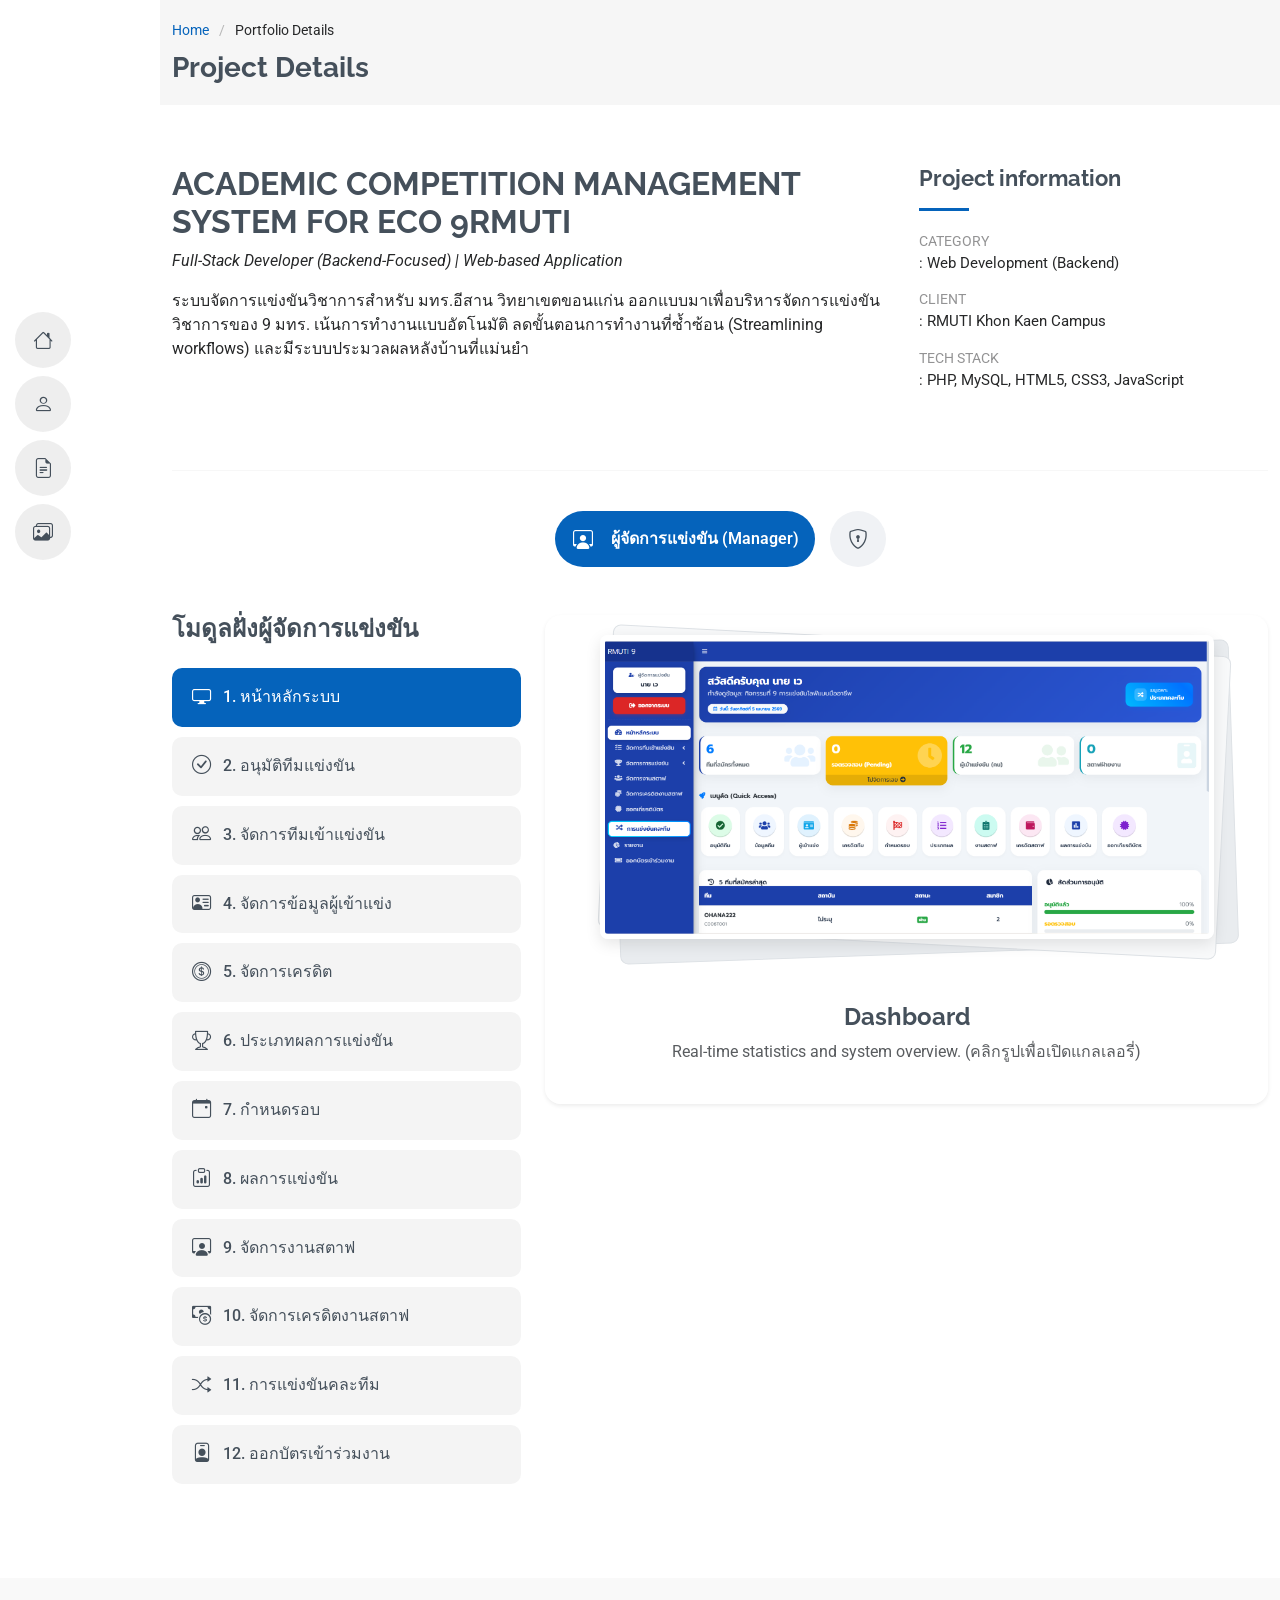
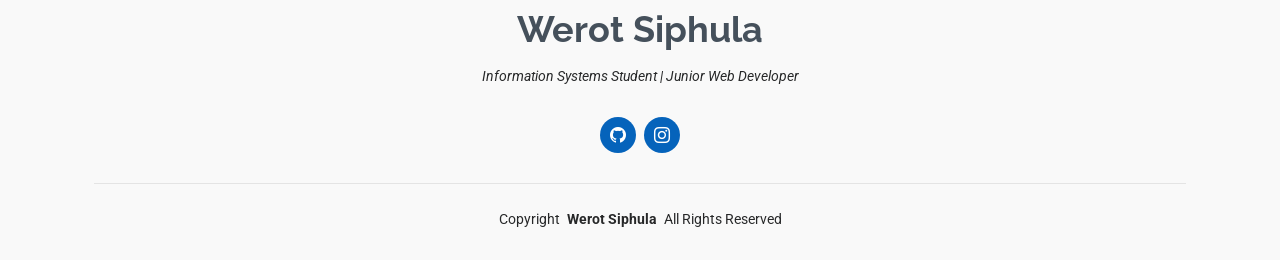
==== commit 7e5f5822: "fix: ย้ายปุ่มเมนูมือถือมาซ้ายล่างและแก้แอนิเมชัน" ====
--- a/portfolio-details.html
+++ b/portfolio-details.html
@@ -103,7 +103,8 @@
           <div class="tab-pane fade show active" id="role-manager" role="tabpanel">
             <div class="row">
               <div class="col-lg-4 col-md-5 mb-4">
-                <h4 class="mb-4 fw-bold" style="color: var(--heading-color);">โมดูลฝั่งผู้จัดการแข่งขัน</h4>
+                <h4 class="mb-4 fw-bold module-header-title" style="color: var(--heading-color);">
+                  โมดูลฝั่งผู้จัดการแข่งขัน</h4>
                 <div class="nav flex-column nav-pills custom-pills" id="v-pills-tab" role="tablist"
                   aria-orientation="vertical">
                   <button class="nav-link active" id="v-pills-p1-tab" data-bs-toggle="pill" data-bs-target="#v-pills-p1"
@@ -290,7 +291,8 @@
           <div class="tab-pane fade" id="role-admin" role="tabpanel">
             <div class="row">
               <div class="col-lg-4 col-md-5 mb-4">
-                <h4 class="mb-4 fw-bold" style="color: var(--heading-color);">โมดูลฝั่งผู้ดูแลระบบ (Admin)</h4>
+                <h4 class="mb-4 fw-bold module-header-title" style="color: var(--heading-color);">โมดูลฝั่งผู้ดูแลระบบ
+                  (Admin)</h4>
                 <div class="nav flex-column nav-pills custom-pills" id="v-pills-admin-tab" role="tablist"
                   aria-orientation="vertical">
 
@@ -522,6 +524,22 @@
 
   <div id="preloader"></div>
 
+  <button id="mobile-module-fab" class="btn btn-primary shadow" data-bs-toggle="offcanvas"
+    data-bs-target="#mobileModuleMenu">
+    <i class="bi bi-list-ul"></i>
+  </button>
+
+  <div class="offcanvas offcanvas-bottom rounded-top-4" tabindex="-1" id="mobileModuleMenu" style="max-height: 80vh;">
+    <div class="offcanvas-header border-bottom">
+      <h5 class="offcanvas-title fw-bold" style="color: var(--heading-color);">
+        <i class="bi bi-collection me-2 text-primary"></i> เลือกโมดูล
+      </h5>
+      <button type="button" class="btn-close" data-bs-dismiss="offcanvas" aria-label="Close"></button>
+    </div>
+    <div class="offcanvas-body" id="mobileModuleMenuBody">
+    </div>
+  </div>
+
   <script src="assets/vendor/bootstrap/js/bootstrap.bundle.min.js"></script>
   <script src="assets/vendor/aos/aos.js"></script>
   <script src="assets/vendor/typed.js/typed.umd.js"></script>
--- a/assets/css/main.css
+++ b/assets/css/main.css
@@ -1108,7 +1108,7 @@
 .custom-pills .nav-link.active {
   background: var(--accent-color);
   color: var(--contrast-color);
-  box-shadow: 0 5px 15px color-mix(in srgb, var(--accent-color), transparent 50%);
+  /* box-shadow: 0 5px 15px color-mix(in srgb, var(--accent-color), transparent 50%); */
 }
 
 .custom-pills .nav-link i {
@@ -1272,11 +1272,101 @@
   /* ยืดออกแนวนอนเพื่อโชว์ข้อความ */
   background: var(--accent-color);
   color: var(--contrast-color);
-  box-shadow: 0 4px 15px color-mix(in srgb, var(--accent-color), transparent 60%);
+  /* box-shadow: 0 4px 15px color-mix(in srgb, var(--accent-color), transparent 60%); */
 }
 
 #role-tab .role-animated-btn:hover span,
 #role-tab .role-animated-btn.active span {
   opacity: 1;
   /* เฟดข้อความขึ้นมา */
+}
+
+/* ==========================================================================
+   Mobile Module FAB & "Merge" Animations
+   ========================================================================== */
+#mobile-module-fab {
+  position: fixed;
+  bottom: 25px;
+  left: 25px;
+  /* เปลี่ยนจาก right เป็น left ย้ายมาซ้ายแล้ว */
+  width: 60px;
+  height: 60px;
+  border-radius: 50%;
+  background-color: var(--accent-color);
+  color: var(--contrast-color);
+  display: flex;
+  align-items: center;
+  justify-content: center;
+  font-size: 26px;
+  box-shadow: 0 10px 25px rgba(0, 0, 0, 0.3);
+  z-index: 1050;
+  border: none;
+  opacity: 0;
+  transform: scale(0) rotate(-180deg);
+  /* ปรับมุมหมุนนิดหน่อยให้สมูทเวลาโผล่ทางซ้าย */
+  transition: all 0.6s cubic-bezier(0.68, -0.55, 0.265, 1.55);
+  pointer-events: none;
+}
+
+#mobile-module-fab.show {
+  opacity: 1;
+  transform: scale(1) rotate(0deg);
+  pointer-events: auto;
+}
+
+#mobile-module-fab:hover {
+  background-color: color-mix(in srgb, var(--accent-color), black 15%);
+  transform: scale(1.1);
+}
+
+/* แอนิเมชันและตั้งค่าสำหรับหน้าจอมือถือ (จอเล็กกว่า 768px) */
+@media (max-width: 767px) {
+  .custom-pills .nav-link {
+    transition: all 0.5s cubic-bezier(0.4, 0, 0.2, 1);
+    transform-origin: center right;
+  }
+
+/* เมื่อคลาส .mobile-hide-pills ทำงาน (เราเลื่อนจอลงมาลึกแล้ว) */
+  .mobile-hide-pills .custom-pills .nav-link {
+    opacity: 0;
+    /* เปลี่ยนทิศทาง บินไปมุมล่างซ้ายแทน (ค่า X ติดลบ) */
+    transform: translate(-100px, 150px) scale(0.1);
+    margin-bottom: -56px; 
+    pointer-events: none;
+  }
+
+  /* Stagger Effect: ให้เมนูค่อยๆ บินตามกันไปทีละอัน โคตรเท่! */
+  .mobile-hide-pills .custom-pills .nav-link:nth-child(1) {
+    transition-delay: 0.0s;
+  }
+
+  .mobile-hide-pills .custom-pills .nav-link:nth-child(2) {
+    transition-delay: 0.03s;
+  }
+
+  .mobile-hide-pills .custom-pills .nav-link:nth-child(3) {
+    transition-delay: 0.06s;
+  }
+
+  .mobile-hide-pills .custom-pills .nav-link:nth-child(4) {
+    transition-delay: 0.09s;
+  }
+
+  .mobile-hide-pills .custom-pills .nav-link:nth-child(5) {
+    transition-delay: 0.12s;
+  }
+
+  .mobile-hide-pills .custom-pills .nav-link:nth-child(n+6) {
+    transition-delay: 0.15s;
+  }
+
+  /* ปรับแต่งเมนูตอนมันไปอยู่ใน Offcanvas (กล่องที่เด้งขึ้นมาจากขอบล่าง) */
+  #mobileModuleMenuBody .custom-pills .nav-link {
+    opacity: 1;
+    transform: none;
+    margin-bottom: 10px;
+    pointer-events: auto;
+    font-size: 16px;
+    text-align: center;
+  }
 }
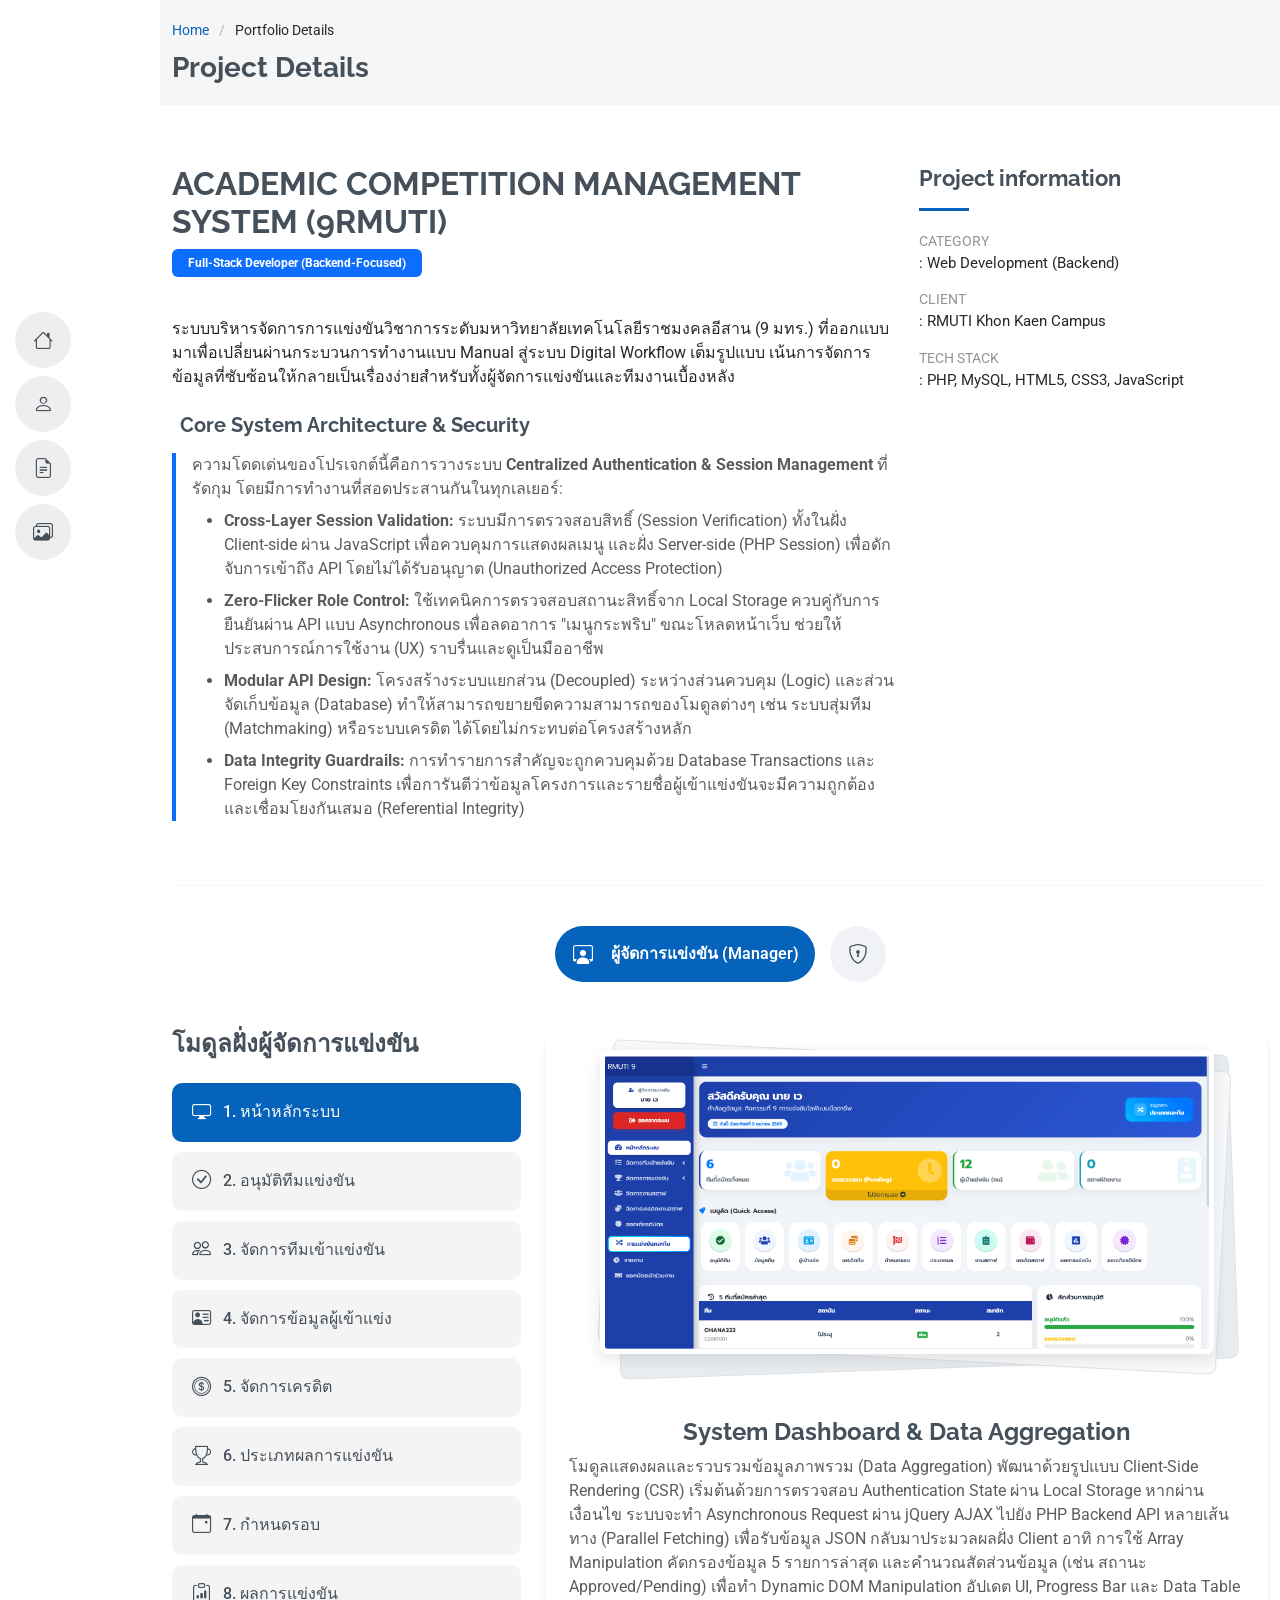
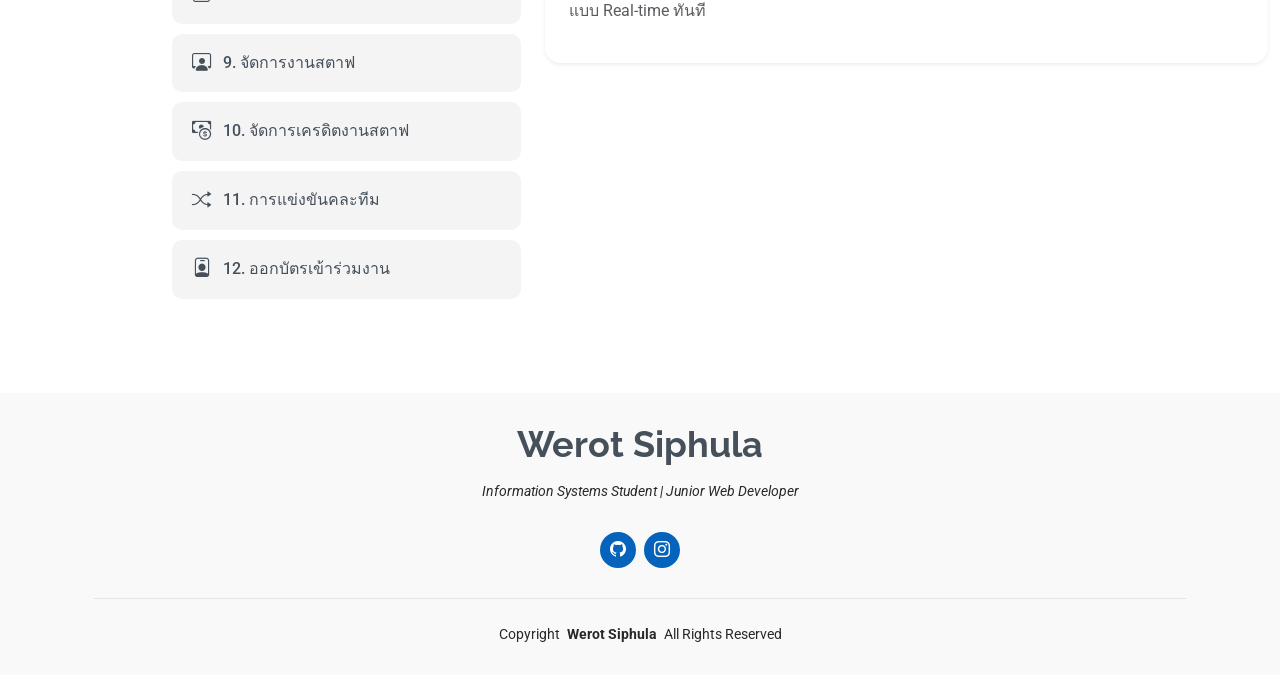
==== commit 231bf191: "Fix: correct asset paths and update portfolio details" ====
--- a/portfolio-details.html
+++ b/portfolio-details.html
@@ -14,7 +14,7 @@
   <link href="https://fonts.googleapis.com" rel="preconnect">
   <link href="https://fonts.gstatic.com" rel="preconnect" crossorigin>
   <link
-    href="https://fonts.googleapis.com/css2?family=Roboto:ital,wght=0,100;0,300;0,400;0,500;0,700;0,900;1,100;1,300;1,400;1,500;1,700;1,900&family=Poppins:ital,wght=0,100;0,200;0,300;0,400;0,500;0,600;0,700;0,800;0,900;1,100;1,200;1,300;1,400;1,500;1,600;1,700;1,800;1,900&family=Raleway:ital,wght=0,100;0,200;0,300;0,400;0,500;0,600;0,700;0,800;0,900;1,100;1,200;1,300;1,400;1,500;1,600;1,700;1,800;1,900&display=swap"
+    href="https://fonts.googleapis.com/css2?family=Roboto:ital,wght@0,100;0,300;0,400;0,500;0,700;0,900;1,100;1,300;1,400;1,500;1,700;1,900&family=Poppins:ital,wght@0,100;0,200;0,300;0,400;0,500;0,600;0,700;0,800;0,900;1,100;1,200;1,300;1,400;1,500;1,600;1,700;1,800;1,900&family=Raleway:ital,wght@0,100;0,200;0,300;0,400;0,500;0,600;0,700;0,800;0,900;1,100;1,200;1,300;1,400;1,500;1,600;1,700;1,800;1,900&display=swap"
     rel="stylesheet">
 
   <link href="assets/vendor/bootstrap/css/bootstrap.min.css" rel="stylesheet">
@@ -62,11 +62,38 @@
 
         <div class="row justify-content-between gy-4 mb-5">
           <div class="col-lg-8">
-            <h2 class="fw-bold">ACADEMIC COMPETITION MANAGEMENT SYSTEM FOR ECO 9RMUTI</h2>
-            <p><em>Full-Stack Developer (Backend-Focused) | Web-based Application</em></p>
-            <p>ระบบจัดการแข่งขันวิชาการสำหรับ มทร.อีสาน วิทยาเขตขอนแก่น ออกแบบมาเพื่อบริหารจัดการแข่งขันวิชาการของ 9
-              มทร. เน้นการทำงานแบบอัตโนมัติ ลดขั้นตอนการทำงานที่ซ้ำซ้อน (Streamlining workflows)
-              และมีระบบประมวลผลหลังบ้านที่แม่นยำ</p>
+            <h2 class="fw-bold text-uppercase">Academic Competition Management System (9RMUTI)</h2>
+            <p class="badge bg-primary px-3 py-2">Full-Stack Developer (Backend-Focused)</p>
+
+            <div class="mt-4">
+              <p>
+                ระบบบริหารจัดการการแข่งขันวิชาการระดับมหาวิทยาลัยเทคโนโลยีราชมงคลอีสาน (9 มทร.)
+                ที่ออกแบบมาเพื่อเปลี่ยนผ่านกระบวนการทำงานแบบ Manual สู่ระบบ Digital Workflow เต็มรูปแบบ
+                เน้นการจัดการข้อมูลที่ซับซ้อนให้กลายเป็นเรื่องง่ายสำหรับทั้งผู้จัดการแข่งขันและทีมงานเบื้องหลัง
+              </p>
+
+              <h5 class="fw-bold mt-4 mb-3"><i class=" me-2 text-primary"></i>Core System
+                Architecture & Security</h5>
+              <div class="text-muted text-start border-start border-4 border-primary ps-3">
+                ความโดดเด่นของโปรเจกต์นี้คือการวางระบบ <b>Centralized Authentication & Session Management</b> ที่รัดกุม
+                โดยมีการทำงานที่สอดประสานกันในทุกเลเยอร์:
+                <ul class="mt-2 pl-3">
+                  <li class="mb-2"><b>Cross-Layer Session Validation:</b> ระบบมีการตรวจสอบสิทธิ์ (Session Verification)
+                    ทั้งในฝั่ง Client-side ผ่าน JavaScript เพื่อควบคุมการแสดงผลเมนู และฝั่ง Server-side (PHP Session)
+                    เพื่อดักจับการเข้าถึง API โดยไม่ได้รับอนุญาต (Unauthorized Access Protection)</li>
+                  <li class="mb-2"><b>Zero-Flicker Role Control:</b> ใช้เทคนิคการตรวจสอบสถานะสิทธิ์จาก Local Storage
+                    ควบคู่กับการยืนยันผ่าน API แบบ Asynchronous เพื่อลดอาการ "เมนูกระพริบ" ขณะโหลดหน้าเว็บ
+                    ช่วยให้ประสบการณ์การใช้งาน (UX) ราบรื่นและดูเป็นมืออาชีพ</li>
+                  <li class="mb-2"><b>Modular API Design:</b> โครงสร้างระบบแยกส่วน (Decoupled) ระหว่างส่วนควบคุม (Logic)
+                    และส่วนจัดเก็บข้อมูล (Database) ทำให้สามารถขยายขีดความสามารถของโมดูลต่างๆ เช่น ระบบสุ่มทีม
+                    (Matchmaking) หรือระบบเครดิต ได้โดยไม่กระทบต่อโครงสร้างหลัก</li>
+                  <li><b>Data Integrity Guardrails:</b> การทำรายการสำคัญจะถูกควบคุมด้วย Database Transactions และ
+                    Foreign Key Constraints
+                    เพื่อการันตีว่าข้อมูลโครงการและรายชื่อผู้เข้าแข่งขันจะมีความถูกต้องและเชื่อมโยงกันเสมอ (Referential
+                    Integrity)</li>
+                </ul>
+              </div>
+            </div>
           </div>
           <div class="col-lg-4">
             <div class="portfolio-info" style="margin-top: 0;">
@@ -143,8 +170,18 @@
                         <img src="assets/img/portfolio/PJ1.png" class="img-fluid w-100 main-stack-img" alt="Dashboard">
                       </div>
                       <div class="card-body p-4 bg-white text-center">
-                        <h4 class="fw-bold">Dashboard</h4>
-                        <p class="text-muted">Real-time statistics and system overview. (คลิกรูปเพื่อเปิดแกลเลอรี่)</p>
+                        <h4 class="fw-bold">System Dashboard & Data Aggregation</h4>
+                        <p class="text-muted text-start">
+                          โมดูลแสดงผลและรวบรวมข้อมูลภาพรวม (Data Aggregation) พัฒนาด้วยรูปแบบ Client-Side Rendering
+                          (CSR)
+                          เริ่มต้นด้วยการตรวจสอบ Authentication State ผ่าน Local Storage หากผ่านเงื่อนไข ระบบจะทำ
+                          Asynchronous Request ผ่าน jQuery AJAX
+                          ไปยัง PHP Backend API หลายเส้นทาง (Parallel Fetching) เพื่อรับข้อมูล JSON กลับมาประมวลผลฝั่ง
+                          Client
+                          อาทิ การใช้ Array Manipulation คัดกรองข้อมูล 5 รายการล่าสุด และคำนวณสัดส่วนข้อมูล (เช่น สถานะ
+                          Approved/Pending)
+                          เพื่อทำ Dynamic DOM Manipulation อัปเดต UI, Progress Bar และ Data Table แบบ Real-time ทันที
+                        </p>
                       </div>
                     </div>
                   </div>
@@ -156,7 +193,17 @@
                       </div>
                       <div class="card-body p-4 bg-white text-center">
                         <h4 class="fw-bold">Team Approval</h4>
-                        <p class="text-muted">Verify and approve team registrations.</p>
+                        <p class="text-muted text-start">
+                          โมดูลตรวจสอบเอกสารที่ออกแบบมาเพื่อลดภาระ Server โดยใช้ Client-side Pagination และ Filtering
+                          ในการจัดการ Data Array ฝั่ง Front-end พร้อมเสริม UX ด้วย Draggable Modal (jQuery UI) และระบบ
+                          File Preview (PDF/Image)
+                          <br><br>
+                          <strong>จุดเด่น (Core Logic):</strong> เมื่อผู้จัดการกด "อนุมัติ" (POST Request) ระบบ Back-end
+                          จะไม่เพียงแค่อัปเดตสถานะ แต่จะ Trigger กระบวนการ <i>Automated Account Provisioning</i>
+                          ทำการสุ่มรหัสผ่าน (Random Password Generation) สร้างบัญชีผู้ใช้ให้สมาชิกทุกคนในทีมทันที
+                          พร้อมบูรณาการไลบรารี <b>PHPMailer (SMTP)</b> เพื่อส่งอีเมลแจ้ง Credentials
+                          แจ้งไปยังผู้เข้าแข่งขันแบบอัตโนมัติ
+                        </p>
                       </div>
                     </div>
                   </div>
@@ -167,8 +214,31 @@
                         <img src="assets/img/portfolio/pj4.png" class="img-fluid w-100 main-stack-img" alt="Management">
                       </div>
                       <div class="card-body p-4 bg-white text-center">
-                        <h4 class="fw-bold">Team Management</h4>
-                        <p class="text-muted">CRUD operations for competition teams.</p>
+                        <h4 class="fw-bold">Advanced Team CRUD & Multi-Layer Validation</h4>
+                        <div class="text-muted text-start mt-3">
+                          ระบบจัดการข้อมูลทีมและสมาชิกที่ออกแบบมาให้มีความรัดกุมสูง (Robust System) ผ่านการเขียน Logic
+                          ดักจับข้อผิดพลาดและตรวจสอบความถูกต้องของข้อมูลแบบหลายชั้น (Multi-Layer Validation)
+                          เพื่อป้องกัน Human Error และรักษาความสมบูรณ์ของฐานข้อมูล (Data Integrity)
+                          <br><br>
+                          <strong>กลไกเชิงเทคนิคที่สำคัญ (Core Mechanics):</strong>
+                          <ul class="text-start mt-2 mb-0 pl-3">
+                            <li class="mb-2"><b>Strict Quota Control:</b> ระบบควบคุมโควตาสมาชิกและอาจารย์แบบ Real-time
+                              ดักจับตั้งแต่ฝั่ง Client-side (ใช้ JS Auto-cap จำกัดตัวเลขที่กรอก และ Disable
+                              ปุ่มเมื่อโควตาเต็ม) ไปจนถึงฝั่ง Server-side (PHP Query ตรวจสอบยอด Active Member ก่อน
+                              Insert)</li>
+                            <li class="mb-2"><b>Safe Relational Delete:</b> ยกระดับความปลอดภัยในการลบข้อมูล (Delete
+                              Operation) ด้วย Dependency Check ระบบจะปฏิเสธการลบทีมทันที
+                              หากตรวจพบว่าทีมนั้นยังมีสมาชิกอยู่ หรือมีความสัมพันธ์กับตารางผลการแข่งขัน
+                              เพื่อป้องกันปัญหา Foreign Key Error และ Data Loss</li>
+                            <li class="mb-2"><b>Dynamic Input Interception:</b> ใช้ Regular Expression (Regex)
+                              ดักจับและปฏิเสธอักขระพิเศษแบบ Real-time พร้อมสร้าง Custom Autocomplete
+                              ค้นหารายชื่อสถาบันจาก JSON API และระบบปรับเปลี่ยน Form Input อัตโนมัติ
+                              (ซ่อน/แสดงช่องอัปโหลดไฟล์ตาม Role ของผู้เข้าแข่ง)</li>
+                            <li><b>Smart Data Filtering:</b> ลดภาระฝั่ง Server ด้วยการประมวลผล Array ฝั่ง Front-end เช่น
+                              การคำนวณหา "ทีมที่ข้อมูลไม่ครบ" (Incomplete Teams)
+                              โดยอิงจากเงื่อนไขความต่างระหว่างจำนวนสมาชิกจริงกับโควตาที่รายการกำหนด</li>
+                          </ul>
+                        </div>
                       </div>
                     </div>
                   </div>
@@ -180,8 +250,32 @@
                           alt="Participant">
                       </div>
                       <div class="card-body p-4 bg-white text-center">
-                        <h4 class="fw-bold">Participant Management</h4>
-                        <p class="text-muted">Manage individual participant profiles.</p>
+                        <h4 class="fw-bold">Participant & Account Management</h4>
+                        <div class="text-muted text-start mt-3">
+                          โมดูลบริหารจัดการข้อมูลผู้เข้าแข่งขันรายบุคคลเชิงลึก (Deep-level CRUD)
+                          พร้อมระบบควบคุมการเข้าถึง (Access Control) และการจัดการสถานะบัญชีแบบไดนามิก
+                          <br><br>
+                          <strong>กลไกเชิงเทคนิคที่สำคัญ (Core Mechanics):</strong>
+                          <ul class="text-start mt-2 mb-0 pl-3">
+                            <li class="mb-2"><b>Advanced Multi-Criteria Filtering:</b>
+                              ระบบคัดกรองข้อมูลขั้นสูงแบบหลายเงื่อนไข (ทีม, สถาบัน, บทบาท, เพศ, สถานะ) โดยใช้ AJAX
+                              ดึงตัวเลือก Dropdown จากฐานข้อมูลแบบ Dynamic (แสดงเฉพาะข้อมูลที่มีจริงในกิจกรรมนั้นๆ)
+                              ผสานการทำงานร่วมกับ Backend API ที่ประกอบ SQL Query ด้วย Dynamic <code>WHERE</code> Clause
+                              ช่วยให้จัดการข้อมูลจำนวนมากได้อย่างมีประสิทธิภาพ</li>
+                            <li class="mb-2"><b>Smart Status & Quota Interception:</b> อัลกอริทึมตรวจสอบโควตาระดับ
+                              Backend (PHP) ป้องกันการเปิดสถานะใช้งาน (Active) ทะลุลิมิต โดยแยกลอจิกการคำนวณโควตาระหว่าง
+                              "ผู้เข้าแข่งขัน" และ "ผู้ควบคุมทีม" อย่างเด็ดขาด
+                              พร้อมรองรับการเช็คโควตาระหว่างทำรายการแบบกลุ่ม (Batch Status Update)</li>
+                            <li class="mb-2"><b>Batch Operations & Debounced Search:</b>
+                              รองรับการอัปเดตสถานะแบบกลุ่มผ่าน Floating Toolbar ที่ตอบสนองตามขนาดหน้าจอ (Responsive)
+                              และเพิ่มประสิทธิภาพช่องค้นหาด้วยเทคนิค Debouncing (500ms Delay) เพื่อลดภาระ (Load) การยิง
+                              API ซ้ำซ้อนไปยัง Server</li>
+                            <li><b>Cascading & Reactive UI:</b> ฟอร์มแก้ไขข้อมูลที่ทำงานแบบ Reactive เช่น ระบบที่อยู่แบบ
+                              Cascading Dropdown (ดึงข้อมูล Location จาก JSON API)
+                              และการซ่อน/แสดงฟิลด์ระบุการแพ้อาหารตามเงื่อนไข พร้อมระบบ Reset Password จากฝั่งผู้ดูแลระบบ
+                            </li>
+                          </ul>
+                        </div>
                       </div>
                     </div>
                   </div>
@@ -192,8 +286,30 @@
                         <img src="assets/img/portfolio/pj7.png" class="img-fluid w-100 main-stack-img" alt="Credit">
                       </div>
                       <div class="card-body p-4 bg-white text-center">
-                        <h4 class="fw-bold">Credit Management</h4>
-                        <p class="text-muted">Monitor and adjust system credits.</p>
+                        <h4 class="fw-bold">Virtual Credit System & State-Dependent Updates</h4>
+                        <div class="text-muted text-start mt-3">
+                          ระบบบริหารจัดการเครดิตเสมือนสำหรับผู้เข้าแข่งขัน รองรับการจัดการข้อมูลทั้งแบบเจาะจงรายบุคคล
+                          (Granular Update) และการอัปเดตแบบกลุ่ม (Mass Overwrite) ออกแบบมาให้มีความปลอดภัยระดับ Database
+                          Layer
+                          <br><br>
+                          <strong>กลไกเชิงเทคนิคที่สำคัญ (Core Mechanics):</strong>
+                          <ul class="text-start mt-2 mb-0 pl-3">
+                            <li class="mb-2"><b>State-Dependent Operations:</b> สถาปัตยกรรม Backend
+                              มีการบังคับใช้เงื่อนไข (Strict Constraint) ผ่าน SQL <code>INNER JOIN</code>
+                              เพื่ออัปเดตเครดิตเฉพาะสมาชิกที่สังกัดทีมสถานะ <code>'Approved'</code> เท่านั้น
+                              ป้องกันการแก้ไขข้อมูลข้ามสถานะอย่างเด็ดขาด</li>
+                            <li class="mb-2"><b>Row-Affected Validation:</b> Backend API ใช้เมธอด
+                              <code>rowCount()</code> ของ PDO เพื่อตรวจสอบและแยกแยะผลลัพธ์ระดับ Transaction อย่างแม่นยำ
+                              (เช่น อัปเดตสำเร็จ, ค่าซ้ำไม่มีการเปลี่ยนแปลง, หรือถูกบล็อกเพราะทีมยังไม่อนุมัติ)
+                            </li>
+                            <li class="mb-2"><b>Dual-Mode Batch Processing:</b> รองรับ RESTful <code>PUT</code> Request
+                              ที่สามารถสลับโหมดการทำงานได้ตาม Payload สามารถสั่งรีเซ็ตเครดิตทุกคนใน 1 กิจกรรม
+                            </li>
+                            <li><b>Client-Side Optimization:</b> ประมวลผลระบบค้นหา (Real-time Search) และแบ่งหน้าตาราง
+                              (Pagination) โดยการจัดการ Array ฝั่ง Front-end เพื่อให้ UI ตอบสนองได้ทันทีและลดจำนวน
+                              Request ที่ไม่จำเป็นไปยัง Server</li>
+                          </ul>
+                        </div>
                       </div>
                     </div>
                   </div>
@@ -205,8 +321,33 @@
                           alt="Result Type">
                       </div>
                       <div class="card-body p-4 bg-white text-center">
-                        <h4 class="fw-bold">Result Categories</h4>
-                        <p class="text-muted">Define competition scoring types.</p>
+                        <h4 class="fw-bold">Competition Result Schema & Batch Management</h4>
+                        <div class="text-muted text-start mt-3">
+                          โมดูลสำหรับวางโครงสร้างประเภทรางวัลและเกณฑ์ผลการแข่งขัน (Result Schema)
+                          ที่เน้นความยืดหยุ่นและการจัดการข้อมูลเชิงลึกผ่านกระบวนการ Batch Processing
+
+
+
+                          <strong>กลไกเชิงเทคนิคที่สำคัญ (Core Mechanics):</strong>
+                          <ul class="text-start mt-2 mb-0 pl-3">
+                            <li class="mb-2"><b>Interactive Sortable UI:</b> บูรณาการ jQuery UI (Sortable)
+                              เพื่อรองรับการจัดลำดับความสำคัญของรางวัลด้วยการลากวาง (Drag & Drop) โดยระบบจะมีฟังก์ชัน
+                              <code>reorderCodes()</code> ทำหน้าที่ Re-indexing รหัสอ้างอิง (Alphabetical Codes A-Z)
+                              ใหม่โดยอัตโนมัติในฝั่ง Client เพื่อความถูกต้องของข้อมูลก่อนการบันทึก
+                            </li>
+                            <li class="mb-2"><b>Transactional Batch Processing:</b> สถาปัตยกรรม Backend (PHP) ใช้ระบบ
+                              Database Transactions (Begin/Commit/Rollback) ในการทำ Bulk Update และ Overwrite ข้อมูล
+                              เพื่อรักษาความสมบูรณ์ของข้อมูล (Data Integrity) ในกรณีที่มีการจัดการ Schema
+                              รางวัลจำนวนมากในคราวเดียว</li>
+                            <li class="mb-2"><b>Dual-Mode Data Entry:</b> รองรับทั้งระบบ Append (เพิ่มต่อท้าย) และ
+                              Re-initialization (ล้างและสร้างใหม่) พร้อมระบบ Dynamic Input Generation
+                              ที่สามารถสร้างช่องกรอกข้อมูลตามจำนวนที่ผู้ใช้ระบุ และทำ Smart Filtering
+                              คัดกรองค่าว่างทิ้งก่อนส่งไปยัง Database API</li>
+                            <li><b>State-Dependent UI Control:</b> จัดการหน้าจอด้วยสถานะ <code>isEditMode</code>
+                              เพื่อควบคุมการแสดงผลของ UI Elements เช่น การเปิด-ปิดช่อง Input, การสลับปุ่มดำเนินการ
+                              และการเปิดสิทธิ์การ Drag & Drop แบบ Asynchronous ตามสิทธิ์ของผู้ใช้งาน</li>
+                          </ul>
+                        </div>
                       </div>
                     </div>
                   </div>
@@ -217,8 +358,33 @@
                         <img src="assets/img/portfolio/pj28.png" class="img-fluid w-100 main-stack-img" alt="Round">
                       </div>
                       <div class="card-body p-4 bg-white text-center">
-                        <h4 class="fw-bold">Round Management</h4>
-                        <p class="text-muted">Set up competition rounds and brackets.</p>
+                        <h4 class="fw-bold">Round Scheduling & Temporal Workflow Management</h4>
+                        <div class="text-muted text-start mt-3">
+                          โมดูลสำหรับกำหนดลำดับและช่วงเวลาของการแข่งขัน (Competition Timeline)
+                          ที่เน้นความยืดหยุ่นในการจัดการลำดับขั้นตอนผ่านระบบ Dynamic Reordering
+                          และความแม่นยำของข้อมูลเชิงเวลา
+
+
+
+                          <strong>กลไกเชิงเทคนิคที่สำคัญ (Core Mechanics):</strong>
+                          <ul class="text-start mt-2 mb-0 pl-3">
+                            <li class="mb-2"><b>Interactive Sequence Control:</b> พัฒนา UI
+                              ให้รองรับการจัดลำดับรอบการแข่งขันแบบ Drag & Drop ผ่าน jQuery UI บูรณาการร่วมกับฟังก์ชัน
+                              <code>reorderCodes()</code> เพื่อทำ Client-side Re-indexing หมายเลขรอบแบบอัตโนมัติ
+                              ช่วยให้ผู้จัดการปรับเปลี่ยนแผนการแข่งได้ทันทีโดยไม่ต้องแก้ไขทีละรายการ
+                            </li>
+                            <li class="mb-2"><b>Atomic Batch Operations:</b> Backend API ออกแบบโดยใช้ Database
+                              Transactions (PDO) เพื่อจัดการข้อมูลแบบกลุ่ม (Bulk Overwrite)
+                              ทำให้การล้างข้อมูลรอบเก่าและบันทึกโครงสร้างใหม่เป็นไปอย่างเบ็ดเสร็จ (Atomic)
+                              ป้องกันปัญหาข้อมูลค้างหรือโครงสร้างลำดับผิดเพี้ยนหากเกิด Error ระหว่างประมวลผล</li>
+                            <li class="mb-2"><b>Temporal Management:</b> ระบบรองรับการกำหนดช่วงเวลาเริ่มต้น-สิ้นสุด
+                              (Start/End DateTime) ในแต่ละรอบการแข่งขัน ผ่าน HTML5 DateTime Object พร้อม Logic
+                              การจัดการค่า NULL ในระดับ Database เพื่อรองรับรอบการแข่งขันที่ยังไม่ระบุเวลาแน่นอน</li>
+                            <li><b>Relational Guardrails:</b> ยกระดับความปลอดภัยของข้อมูลด้วยระบบดักจับ Integrity
+                              Constraint Violation หากรอบการแข่งขันนั้นๆ มีความสัมพันธ์กับข้อมูลคะแนนหรือผลการแข่งไปแล้ว
+                              ระบบจะบล็อกการลบหรือแก้ไขเชิงโครงสร้างเพื่อป้องกัน Data Inconsistency</li>
+                          </ul>
+                        </div>
                       </div>
                     </div>
                   </div>
@@ -229,8 +395,31 @@
                         <img src="assets/img/portfolio/pj10.png" class="img-fluid w-100 main-stack-img" alt="Results">
                       </div>
                       <div class="card-body p-4 bg-white text-center">
-                        <h4 class="fw-bold">Competition Results</h4>
-                        <p class="text-muted">Record and calculate scores.</p>
+                        <h4 class="fw-bold">Complex Result Engine & Member Synchronization</h4>
+                        <div class="text-muted text-start mt-3">
+                          โมดูลประมวลผลผลการแข่งขัน ที่ทำหน้าที่บริหารจัดการข้อมูลแบบ Matrix ระหว่าง
+                          "รอบการแข่งขัน" และ "ทีมผู้สมัคร" พร้อมระบบควบคุมสถานะผู้เข้าแข่งขันแบบ Real-time
+                          <br><br>
+                          <strong>กลไกเชิงเทคนิคที่สำคัญ (Core Mechanics):</strong>
+                          <ul class="text-start mt-2 mb-0 pl-3">
+                            <li class="mb-2"><b>Asynchronous Data Aggregation:</b> ระบบดึงข้อมูลจากหลาย Endpoint
+                              (Competitions, Rounds, Results) มาประมวลผลและ Aggregation ฝั่ง Client เพื่อสร้าง Nested
+                              Accordion UI ที่รองรับการแสดงผลแยกตามรอบการแข่งขันได้อย่างอิสระ</li>
+                            <li class="mb-2"><b>Automated Member Synchronization:</b> ไฮไลท์สำคัญอยู่ที่ Logic หลังบ้าน
+                              (Backend) ในฟังก์ชัน <code>syncMembersToCheckTable</code>
+                              ซึ่งจะทำการคัดกรองสมาชิกที่มีสถานะ Active เพื่อสร้าง Record ในตาราง Check-in
+                              อัตโนมัติทันทีที่มีการเพิ่มทีมเข้าสู่รอบการแข่งขัน เพื่อรองรับระบบเช็คชื่อหน้างาน
+                              (Check-in Toggle)</li>
+                            <li class="mb-2"><b>Optimistic UI & Quick-Action Toggles:</b>
+                              พัฒนาระบบให้ตอบสนองไวด้วยเทคนิค Optimistic Update เช่นการสลับสถานะ "ผ่าน/ไม่ผ่าน"
+                              (Pass/Fail Toggle) ผ่าน AJAX Request ที่จะอัปเดต UI ทันทีโดยไม่ต้องโหลดหน้าใหม่
+                              พร้อมระบบลัด (Shortcut) อย่าง Double-click Interaction เพื่อเรียกใช้ Scoring Modal</li>
+                            <li><b>Advanced Search & Auto-Expansion Logic:</b> ระบบค้นหาที่ไม่ได้แค่กรองข้อมูล แต่มี
+                              Logic ในการสั่ง <code>collapse('show')</code> เพื่อกาง Accordion
+                              ของรอบการแข่งขันที่ทีมนั้นๆ ซ่อนอยู่โดยอัตโนมัติ ช่วยลดจำนวน Click
+                              และเพิ่มความเร็วในการทำงาน (UX Efficiency)</li>
+                          </ul>
+                        </div>
                       </div>
                     </div>
                   </div>
@@ -241,8 +430,33 @@
                         <img src="assets/img/portfolio/pj13.png" class="img-fluid w-100 main-stack-img" alt="Staff">
                       </div>
                       <div class="card-body p-4 bg-white text-center">
-                        <h4 class="fw-bold">Staff Management</h4>
-                        <p class="text-muted">Assign tasks and roles to staff members.</p>
+                        <h4 class="fw-bold">Staff Task Orchestration & Workflow Automation</h4>
+                        <div class="text-muted text-start mt-3">
+                          โมดูลบริหารจัดการทรัพยากรบุคคลและหน้าที่ความรับผิดชอบ (Task Assignment)
+                          ที่ถูกออกแบบมาเพื่อรองรับการดำเนินงานในสเกลใหญ่ผ่านระบบควบคุม Workflow ที่มีความยืดหยุ่นสูง
+                          <strong>กลไกเชิงเทคนิคที่สำคัญ (Core Mechanics):</strong>
+                          <ul class="text-start mt-2 mb-0 pl-3">
+                            <li class="mb-2"><b>Relational Task Mapping:</b>
+                              สถาปัตยกรรมระบบมอบหมายงานที่เชื่อมโยงความสัมพันธ์ระหว่าง "เจ้าหน้าที่ (Staff Profile)" และ
+                              "รอบการแข่งขัน (Competition Round)" อย่างสมบูรณ์
+                              ช่วยให้ผู้จัดการสามารถแจกจ่ายและติดตามงานแยกตามลำดับความสำคัญและช่วงเวลาได้อย่างแม่นยำ
+                            </li>
+                            <li class="mb-2"><b>Smart Data Import Engine:</b> ไฮไลท์เชิง Logic คือระบบ
+                              <code>Import Previous Staff</code> ที่ใช้กระบวนการดึงข้อมูลจากรอบก่อนหน้า (Deep Copy)
+                              มาจัดทำเป็นชุดคำสั่ง <code>INSERT</code> ใหม่ไปยังรอบปัจจุบันผ่าน Backend API
+                              ช่วยลดความซ้ำซ้อนในการกรอกข้อมูล (Redundancy Reduction)
+                              และเพิ่มประสิทธิภาพในการตั้งค่าระบบได้ทันที
+                            </li>
+                            <li class="mb-2"><b>Asynchronous Task Tracking:</b> พัฒนาหน้าจอแสดงผลด้วย Dynamic Accordion
+                              ที่ผสานสถานะการทำงาน (Work Progress) เข้ากับระบบ Real-time Counters โดยใช้เทคนิค AJAX
+                              ในการอัปเดตสถานะงานรายบุคคล (Done/Pending)
+                              เพื่อรายงานความคืบหน้าของทีมงานเบื้องหลังในทุกมิติ</li>
+                            <li><b>Optimized Data Interaction:</b> บูรณาการ Select2 Library
+                              เพื่อจัดการฐานข้อมูลเจ้าหน้าที่จำนวนมาก และใช้เทคนิค Real-time Row Filtering
+                              ในการค้นหาหน้าที่งาน พร้อมระบบจัดการผ่าน Floating Action Menu
+                              ที่ช่วยลดความซับซ้อนของหน้าจอ (UI Cleanup) ขณะปฏิบัติงาน</li>
+                          </ul>
+                        </div>
                       </div>
                     </div>
                   </div>
@@ -253,9 +467,35 @@
                         <img src="assets/img/portfolio/pj14.png" class="img-fluid w-100 main-stack-img"
                           alt="Staff Credit">
                       </div>
-                      <div class="card-body p-4 bg-white text-center">
-                        <h4 class="fw-bold">Staff Credit System</h4>
-                        <p class="text-muted">Track work history and staff rewards.</p>
+                      Gemini บอกว่า
+                      <div class="card-body p-4 bg-white text-center">
+                        <h4 class="fw-bold">Staff Incentive & Credit Resource Management</h4>
+                        <div class="text-muted text-start mt-3">
+                          ระบบบริหารจัดการเครดิตและค่าตอบแทนพิเศษสำหรับเจ้าหน้าที่ (Staff Incentive System)
+                          ที่ทำงานสัมพันธ์กับภาระงานจริงในแต่ละกิจกรรม
+                          โดยเน้นความแม่นยำในการระบุตัวตนและประสิทธิภาพในการประมวลผลข้อมูลระดับ Batch
+                          <strong>กลไกเชิงเทคนิคที่สำคัญ (Core Mechanics):</strong>
+                          <ul class="text-start mt-2 mb-0 pl-3">
+                            <li class="mb-2"><b>Context-Aware Data Fetching:</b> Backend API ใช้ <code>INNER JOIN</code>
+                              ร่วมกับ <code>DISTINCT</code>
+                              เพื่อดึงข้อมูลเจ้าหน้าที่เฉพาะที่มีประวัติการได้รับมอบหมายงานในกิจกรรมนั้นๆ (Relational
+                              Filtering) เพื่อให้มั่นใจว่าผู้จัดการจะเข้าถึงเฉพาะข้อมูลสตาฟที่ปฏิบัติงานจริงในโครงการ
+                            </li>
+                            <li class="mb-2"><b>High-Efficiency Batch Reset:</b> ระบบรองรับการทำ Mass Credit Reset
+                              ผ่านคำสั่ง SQL <code>UPDATE</code> ที่ผสานลอจิก <code>INNER JOIN</code> ไว้ในคำสั่งเดียว
+                              ช่วยให้การปรับยอดเครดิตสตาฟทั้งโครงการเกิดขึ้นได้ภายใน 1 Transaction
+                              ซึ่งช่วยลดภาระการทำงานของฐานข้อมูลได้อย่างมีประสิทธิภาพ</li>
+                            <li class="mb-2"><b>Asynchronous Credit Adjustment:</b>
+                              การจัดการเครดิตทั้งแบบรายบุคคลและแบบกลุ่มทำงานผ่าน Asynchronous Requests โดยใช้
+                              <code>rowCount()</code> ในการตรวจสอบสถานะการเปลี่ยนแปลงข้อมูลในระดับ Database
+                              เพื่อความแม่นยำในการตอบสนองของระบบ
+                            </li>
+                            <li><b>Client-Side Search Optimization:</b> พัฒนาระบบค้นหาแบบ Real-time ด้วยการทำ Row
+                              Filtering บนตารางข้อมูลฝั่ง Client-side
+                              ช่วยให้ผู้ใช้สามารถค้นหาเจ้าหน้าที่จากฐานข้อมูลจำนวนมากได้ทันทีโดยไม่ต้องยิง Request ไปยัง
+                              Server ซ้ำซ้อน</li>
+                          </ul>
+                        </div>
                       </div>
                     </div>
                   </div>
@@ -267,8 +507,33 @@
                           alt="Random Join">
                       </div>
                       <div class="card-body p-4 bg-white text-center">
-                        <h4 class="fw-bold">Random Join</h4>
-                        <p class="text-muted">Automated team shuffling logic.</p>
+                        <h4 class="fw-bold">Guided Team Formation & Cross-Institutional Management</h4>
+                        <div class="text-muted text-start mt-3">
+                          โมดูลบริหารจัดการผู้เข้าแข่งขันประเภท "คละทีม" (Mixed Teams)
+                          ที่ออกแบบมาเพื่อรองรับการทำงานของผู้จัดการแข่งขัน
+                          ในการคัดเลือกและจัดสรรผู้สมัครจากต่างมหาวิทยาลัยเข้าสู่ทีมเดียวกัน โดยเน้นการบริหารข้อมูลผ่าน
+                          Interactive UI ที่สอดประสานกันแบบ Real-time
+                          <br><br>
+                          <strong>กลไกเชิงเทคนิคที่สำคัญ (Core Mechanics):</strong>
+                          <ul class="text-start mt-2 mb-0 pl-3">
+                            <li class="mb-2"><b>Guided Manual Assignment:</b> ระบบช่วยอำนวยความสะดวกในการจัดทีมแบบแมนนวล
+                              ผู้จัดการสามารถพิจารณาข้อมูลและกดสั่งย้ายผู้สมัครเดี่ยว (Solo Participants)
+                              เข้าสู่ทีมที่ต้องการได้โดยตรงผ่านเมนูลัด (Action Menu)
+                              ทำให้การคละสถาบันเป็นไปอย่างแม่นยำตามการตัดสินใจของผู้คุม</li>
+                            <li class="mb-2"><b>Dual-Pane Sync Architecture:</b> ออกแบบหน้าต่างการทำงานแบ่งเป็น 2 ฝั่ง
+                              (Participant Pool และ Mixed Team List) ที่ทำงานสอดประสานกัน
+                              มาพร้อมระบบค้นหาที่แยกการทำงานอิสระ (Independent Search)
+                              ช่วยให้ค้นหารายชื่อจากผู้สมัครหลักร้อยคนได้อย่างรวดเร็ว</li>
+                            <li class="mb-2"><b>Dynamic Capacity & Constraint Checks:</b> มีระบบคำนวณโควตาสมาชิก
+                              (Capacity Limit) และแจ้งเตือนพื้นที่ว่างของแต่ละทีมแบบ Real-time ผสานกับระบบดักจับ
+                              (Validation) ทั้งฝั่ง Client และ Server เพื่อบล็อกการเพิ่มคนเข้าทีมที่เต็มแล้วแบบอัตโนมัติ
+                              ป้องกันความผิดพลาดจากการทำงาน (Human Error)</li>
+                            <li><b>Secure Database Transactions:</b> ภายใต้การกดสั่งงานผ่าน UI
+                              ระบบหลังบ้านมีการใช้สถาปัตยกรรม PDO Transactions (Begin/Commit/Rollback)
+                              ในการประมวลผลการสร้างทีม แก้ไขชื่อ และย้ายสมาชิก เพื่อการันตีความสมบูรณ์ของข้อมูล (Data
+                              Integrity) ในทุกๆ รายการ</li>
+                          </ul>
+                        </div>
                       </div>
                     </div>
                   </div>
@@ -279,8 +544,33 @@
                         <img src="assets/img/portfolio/pj36.png" class="img-fluid w-100 main-stack-img" alt="Badge">
                       </div>
                       <div class="card-body p-4 bg-white text-center">
-                        <h4 class="fw-bold">Badge Issuance</h4>
-                        <p class="text-muted">Create ID badges for all attendees.</p>
+                        <h4 class="fw-bold">Badge Issuance & Print Automation</h4>
+                        <div class="text-muted text-start mt-3">
+                          โมดูลสร้างและจัดพิมพ์บัตรประจำตัวผู้เข้าแข่งขัน (ID Badges)
+                          ที่ออกแบบมาเพื่อรองรับการพิมพ์สเกลใหญ่ (Mass Printing) ผสานการทำงานระหว่าง JavaScript DOM
+                          Manipulation และ CSS Print Layout อย่างสมบูรณ์แบบ
+                          <br><br>
+                          <strong>กลไกเชิงเทคนิคที่สำคัญ (Core Mechanics):</strong>
+                          <ul class="text-start mt-2 mb-0 pl-3">
+                            <li class="mb-2"><b>Print-Specific CSS Architecture:</b>
+                              ใช้เทคนิคการควบคุมการเรนเดอร์หน้ากระดาษสำหรับการพิมพ์โดยเฉพาะ ระบบจะทำการซ่อน UI ของ Web
+                              App ทั้งหมดชั่วคราว และใช้โครงสร้าง Flexbox เข้ามาควบคุมพื้นที่แสดงผลเพื่อล็อกเลย์เอาต์
+                              (Grid Layout) ให้ออกมาจัดเรียงพอดีกับหน้ากระดาษ A4 ป้องกันปัญหาหน้าเว็บพังเมื่อสั่งพิมพ์
+                            </li>
+                            <li class="mb-2"><b>Dynamic QR Code Integration:</b> บูรณาการ API เพื่อประมวลผลและสร้าง QR
+                              Code ประจำตัวผู้เข้าแข่งขันแต่ละคนแบบ Real-time (On-the-fly)
+                              โดยดึงข้อมูลรหัสอ้างอิงประจำตัวผู้สมัครแบบเข้ารหัส
+                              เพื่อเตรียมพร้อมสำหรับการนำไปสแกนใช้งานกับระบบ Check-in หน้างาน</li>
+                            <li class="mb-2"><b>Client-Side Data Grouping:</b>
+                              เพิ่มประสิทธิภาพระบบด้วยการดึงข้อมูลรายชื่อทั้งหมดมาทำ Data Aggregation
+                              และจัดกลุ่มตามสังกัดทีม (Group by Team) ในฝั่ง Front-end ทำงานร่วมกับระบบแบ่งหน้า
+                              (Pagination) และค้นหาข้อมูล เพื่อให้ UI โหลดและตอบสนองได้อย่างรวดเร็ว</li>
+                            <li><b>Virtual Print Spooling:</b> รองรับโหมดการพิมพ์ที่ยืดหยุ่น (พิมพ์แยกทีม /
+                              พิมพ์ทั้งหมด) โดยระบบจะทำการสร้างโครงสร้างบัตรขึ้นมาใหม่ชั่วคราว (Virtual DOM Injection)
+                              ไว้ในคอนเทนเนอร์เบื้องหลัง ก่อนจะส่งคำสั่งประมวลผลไปยังระบบพิมพ์ของเบราว์เซอร์อัตโนมัติ
+                              ทำให้ได้เอกสารที่สะอาดตาและสมบูรณ์</li>
+                          </ul>
+                        </div>
                       </div>
                     </div>
                   </div>
@@ -328,11 +618,6 @@
                     type="button" role="tab">
                     <i class="bi bi-headset me-2"></i> 8. ผู้ช่วยแอดมิน
                   </button>
-                  <button class="nav-link" id="v-pills-a9-tab" data-bs-toggle="pill" data-bs-target="#v-pills-a9"
-                    type="button" role="tab">
-                    <i class="bi bi-pie-chart me-2"></i> 9. รายงาน
-                  </button>
-
                 </div>
               </div>
 
@@ -342,13 +627,31 @@
                   <div class="tab-pane fade show active" id="v-pills-a1" role="tabpanel">
                     <div class="card border-0 shadow-sm rounded-4 overflow-hidden">
                       <div class="photo-stack game-gallery-btn" data-title="หน้าหลักแอดมิน (Admin Dashboard)"
-                        data-images="assets/img/portfolio/PJ1.png,assets/img/portfolio/pj18.png">
-                        <img src="assets/img/portfolio/PJ1.png" class="img-fluid w-100 main-stack-img"
+                        data-images="assets/img/portfolio2/pja1.png">
+                        <img src="assets/img/portfolio2/pja1.png" class="img-fluid w-100 main-stack-img"
                           alt="Admin Dashboard">
                       </div>
                       <div class="card-body p-4 bg-white text-center">
                         <h4 class="fw-bold">Admin Dashboard</h4>
-                        <p class="text-muted">ภาพรวมระบบ สถิติการใช้งาน และสถานะการแข่งขันทั้งหมด (คลิกเพื่อดูรูป)</p>
+                        <div class="text-muted text-start mt-3">
+                          หน้า Dashboard สำหรับผู้ดูแลระบบ ใช้สำหรับดูตัวเลขสถิติภาพรวมของการใช้งานระบบ
+                          โดยเน้นการดึงข้อมูลจากหลายส่วนมาแสดงผลรวมกันในหน้าเดียว
+                          <br><br>
+                          <strong>รายละเอียดการทำงาน (Technical Details):</strong>
+                          <ul class="text-start mt-2 mb-0 pl-3">
+                            <li class="mb-2"><b>Asynchronous API Requests:</b> ใช้ jQuery <code>$.get()</code>
+                              ยิงรีเควสไปหา API หลายๆ เส้นพร้อมกัน (Manager, Staff, Merchant) เพื่อโหลดตัวเลขสถิติแยกกัน
+                              ทำให้หน้าเว็บแสดงผลได้เร็วขึ้นโดยไม่ต้องรอ API ตัวใดตัวหนึ่งโหลดเสร็จ</li>
+                            <li class="mb-2"><b>Error Handling:</b> มีการเขียนดักจับ Error (ใช้ <code>.fail()</code>)
+                              ไว้ในทุกๆ API Request หากมีเส้นไหนล่มหรือโหลดไม่ติด ระบบจะแสดงเครื่องหมาย '-' แทนตัวเลข
+                              เพื่อป้องกันไม่ให้สคริปต์หยุดทำงานและหน้าเว็บพัง</li>
+                            <li class="mb-2"><b>Dynamic Greeting:</b> เขียน JS ดึงเวลาปัจจุบันจากเครื่องผู้ใช้งาน
+                              (Client-side) มาเช็คเงื่อนไข เพื่อเปลี่ยนคำทักทายบนหน้าเว็บ (เช้า/บ่าย/เย็น) อัตโนมัติ
+                            </li>
+                            <li><b>Responsive UI:</b> ส่วนเมนูทางลัด (Shortcut) มีการเขียน CSS จัด Layout ไว้แบบยืดหยุ่น
+                              รองรับการเปิดใช้งานทั้งบนหน้าจอคอมพิวเตอร์และมือถือ</li>
+                          </ul>
+                        </div>
                       </div>
                     </div>
                   </div>
@@ -356,13 +659,36 @@
                   <div class="tab-pane fade" id="v-pills-a2" role="tabpanel">
                     <div class="card border-0 shadow-sm rounded-4 overflow-hidden">
                       <div class="photo-stack game-gallery-btn" data-title="แก้ไขโครงการ (Edit Project)"
-                        data-images="assets/img/portfolio/PJ1.png,assets/img/portfolio/pj18.png">
-                        <img src="assets/img/portfolio/PJ1.png" class="img-fluid w-100 main-stack-img"
+                        data-images="assets/img/portfolio2/pja2.png,assets/img/portfolio2/pja3.png">
+                        <img src="assets/img/portfolio2/pja2.png" class="img-fluid w-100 main-stack-img"
                           alt="Edit Project">
                       </div>
                       <div class="card-body p-4 bg-white text-center">
-                        <h4 class="fw-bold">Edit Project</h4>
-                        <p class="text-muted">จัดการแก้ไขรายละเอียด ชื่อโครงการ และข้อมูลเบื้องต้นของการแข่งขัน</p>
+                        <h4 class="fw-bold">Project Settings & Configuration</h4>
+                        <div class="text-muted text-start mt-3">
+                          โมดูลสำหรับตั้งค่าข้อมูลหลักของโครงการแข่งขัน (Project Configuration)
+                          จัดการได้ทั้งรายละเอียดทั่วไป ช่วงเวลาจัดกิจกรรม ไฟล์เอกสารแนบ และการตั้งค่าระบบส่งอีเมล
+                          (SMTP)
+                          <br><br>
+                          <strong>รายละเอียดการทำงาน (Technical Details):</strong>
+                          <ul class="text-start mt-2 mb-0 pl-3">
+                            <li class="mb-2"><b>Multipart Data Processing:</b> รองรับการแก้ไขข้อมูลแบบ Text
+                              และการอัปโหลดไฟล์ (PDF/Word) ไปพร้อมกันด้วย <code>FormData</code> ฝั่ง Backend (PHP)
+                              มีฟังก์ชันตรวจจับไฟล์ อัปโหลดพร้อมเปลี่ยนชื่อด้วย Timestamp เพื่อป้องกันไฟล์ซ้ำ
+                              และเก็บเฉพาะ Relative Path ลงฐานข้อมูล</li>
+                            <li class="mb-2"><b>Accidental Edit Protection:</b> เพิ่มความปลอดภัยให้ข้อมูลสำคัญ เช่น
+                              ข้อมูลบัญชีอีเมล (App Password) โดยตั้งค่า Input ให้เป็น Readonly ควบคู่กับการเขียน JS
+                              Event <code>dblclick</code> หากต้องการแก้ไขต้อง "ดับเบิลคลิก" เพื่อปลดล็อกเท่านั้น
+                              พร้อมแสดง Toast Notification แจ้งเตือน</li>
+                            <li class="mb-2"><b>DateTime Normalization:</b> มีลอจิกการจัดรูปแบบข้อมูล (Data Formatting)
+                              โดยแปลงวันที่และเวลาที่รับมาจากฝั่ง Front-end (HTML5 datetime-local) ให้เป็นฟอร์แมต
+                              <code>Y-m-d H:i:s</code> ก่อนอัปเดตลง MySQL เพื่อป้องกัน Date-format Error
+                            </li>
+                            <li><b>Dynamic Data Binding:</b> ใช้ <code>URLSearchParams</code> ดึงค่า ID โครงการจาก URL
+                              Param มายิง API ขอข้อมูล (GET Request) เพื่อนำมา Binding
+                              แสดงผลบนฟอร์มให้พร้อมสำหรับการแก้ไขแบบอัตโนมัติ</li>
+                          </ul>
+                        </div>
                       </div>
                     </div>
                   </div>
@@ -370,14 +696,36 @@
                   <div class="tab-pane fade" id="v-pills-a3" role="tabpanel">
                     <div class="card border-0 shadow-sm rounded-4 overflow-hidden">
                       <div class="photo-stack game-gallery-btn" data-title="จัดการผู้จัดการแข่งขัน (Manager Data)"
-                        data-images="assets/img/portfolio/PJ1.png,assets/img/portfolio/pj18.png">
-                        <img src="assets/img/portfolio/PJ1.png" class="img-fluid w-100 main-stack-img"
+                        data-images="assets/img/portfolio2/pja4.png,assets/img/portfolio2/pja5.png">
+                        <img src="assets/img/portfolio2/pja4.png" class="img-fluid w-100 main-stack-img"
                           alt="Manager Data">
                       </div>
                       <div class="card-body p-4 bg-white text-center">
-                        <h4 class="fw-bold">Managers Management</h4>
-                        <p class="text-muted">เพิ่ม ลบ แก้ไข ข้อมูลพื้นฐานของรายชื่อผู้จัดการแข่งขันในแต่ละเขตพื้นที่
-                        </p>
+                        <h4 class="fw-bold">Managers Management (CRUD)</h4>
+                        <div class="text-muted text-start mt-3">
+                          โมดูลจัดการข้อมูลบัญชีผู้จัดการแข่งขัน (Tournament Managers) รองรับการเพิ่ม ลบ แก้ไข
+                          พร้อมระบบเชื่อมโยงความสัมพันธ์ของข้อมูลกับโปรเจกต์ปัจจุบัน
+                          <br><br>
+                          <strong>รายละเอียดการทำงาน (Technical Details):</strong>
+                          <ul class="text-start mt-2 mb-0 pl-3">
+                            <li class="mb-2"><b>Context-Aware Data Binding:</b>
+                              ลอจิกหลังบ้านถูกออกแบบให้ดึงรหัสโครงการที่กำลังเปิดใช้งานอยู่ (Active Project)
+                              มาผูกกับบัญชีผู้จัดการที่ถูกสร้างใหม่โดยอัตโนมัติ เพื่อป้องกันปัญหาข้อมูลขาดความสัมพันธ์
+                              และลดภาระการกรอกข้อมูลของผู้ดูแลระบบ</li>
+                            <li class="mb-2"><b>Secure Password Handling:</b>
+                              ระบบหลังบ้านรองรับการรับส่งข้อมูลหลายรูปแบบ (JSON/FormData)
+                              พร้อมกระบวนการเข้ารหัสรหัสผ่านแบบทางเดียว (Bcrypt Hashing)
+                              และเขียนลอจิกฟอร์มให้สามารถแก้ไขข้อมูลทั่วไปได้โดยไม่บังคับเปลี่ยนรหัสผ่าน</li>
+                            <li class="mb-2"><b>Real-time Client-Side Search:</b>
+                              ระบบค้นหารายชื่อทำงานผ่านการกรองข้อมูลบนหน้าจอ (DOM Filtering) ด้วย JavaScript
+                              ทันทีที่มีการพิมพ์
+                              ทำให้ผู้ใช้สามารถค้นหาข้อมูลหลักร้อยรายการได้รวดเร็วโดยไม่ต้องร้องขอข้อมูลใหม่จากเซิร์ฟเวอร์
+                            </li>
+                            <li><b>Dynamic Data Aggregation:</b> มีฟังก์ชันอัปเดตตัวเลขสถิติด้านบนของหน้าจอ
+                              โดยใช้ลอจิกของ JavaScript ในการจัดการ Array คัดกรองข้อมูลที่ไม่ซ้ำกัน (Distinct)
+                              เพื่อคำนวณจำนวนโปรเจกต์ที่กำลังทำงานอยู่แบบ Real-time</li>
+                          </ul>
+                        </div>
                       </div>
                     </div>
                   </div>
@@ -385,12 +733,37 @@
                   <div class="tab-pane fade" id="v-pills-a4" role="tabpanel">
                     <div class="card border-0 shadow-sm rounded-4 overflow-hidden">
                       <div class="photo-stack game-gallery-btn" data-title="จัดการสตาฟ (Staff Data)"
-                        data-images="assets/img/portfolio/PJ1.png,assets/img/portfolio/pj18.png">
-                        <img src="assets/img/portfolio/PJ1.png" class="img-fluid w-100 main-stack-img" alt="Staff Data">
-                      </div>
-                      <div class="card-body p-4 bg-white text-center">
-                        <h4 class="fw-bold">Staff Management</h4>
-                        <p class="text-muted">จัดการข้อมูลพื้นฐานของสตาฟ และทีมงานเบื้องหลังทั้งหมด</p>
+                        data-images="assets/img/portfolio2/pja6.png,assets/img/portfolio2/pja7.png">
+                        <img src="assets/img/portfolio2/pja6.png" class="img-fluid w-100 main-stack-img"
+                          alt="Staff Data">
+                      </div>
+                      <div class="card-body p-4 bg-white text-center">
+                        <h4 class="fw-bold">Staff Management (CRUD)</h4>
+                        <div class="text-muted text-start mt-3">
+                          โมดูลบริหารจัดการบัญชีรายชื่อและข้อมูลพื้นฐานของเจ้าหน้าที่ (Staff) เบื้องหลังทั้งหมด
+                          มาพร้อมระบบประมวลผลสถิติและอัลกอริทึมสร้างรหัสประจำตัวอัตโนมัติ
+                          <br><br>
+                          <strong>รายละเอียดการทำงาน (Technical Details):</strong>
+                          <ul class="text-start mt-2 mb-0 pl-3">
+                            <li class="mb-2"><b>Algorithmic ID Generation:</b>
+                              ระบบสร้างรหัสประจำตัวเจ้าหน้าที่อัตโนมัติฝั่ง Backend โดยใช้ลอจิกการประกอบค่าระหว่าง
+                              ปีปัจจุบัน, ลำดับการสมัคร (Sequence Number) ที่ดึงจากฐานข้อมูล และชุดตัวอักษรแบบสุ่ม
+                              เพื่อให้ได้รหัสที่เป็นมาตรฐานและป้องกันการซ้ำซ้อน (Data Duplication) ขั้นเด็ดขาด</li>
+                            <li class="mb-2"><b>Secure Authentication Handling:</b>
+                              ระบบจัดการข้อมูลบัญชีที่มีกระบวนการเข้ารหัสผ่านแบบทางเดียว (One-way Hashing)
+                              และถูกออกแบบให้ฟอร์มแก้ไขข้อมูลมีความยืดหยุ่น
+                              ผู้ดูแลระบบสามารถอัปเดตประวัติทั่วไปหรือปรับสถานะบัญชี (Active/Inactive)
+                              ได้โดยไม่บังคับให้ต้องรีเซ็ตรหัสผ่านใหม่</li>
+                            <li class="mb-2"><b>Real-time Data Aggregation:</b> ประยุกต์ใช้ฟังก์ชันจัดการ Array ฝั่ง
+                              Client-side ในการประมวลผลและคำนวณข้อมูลสถิติ เช่น การหายอดรวมเครดิตของสตาฟทั้งระบบ
+                              และการคัดกรองนับจำนวนบัญชีที่เปิดใช้งานอยู่ เพื่ออัปเดตตัวเลขบนหน้าจอ (Dashboard Stats)
+                              แบบ Real-time</li>
+                            <li><b>Client-Side Search Optimization:</b>
+                              ลดภาระการทำงานของเซิร์ฟเวอร์ด้วยระบบค้นหารายชื่อแบบ On-page Filtering ที่ทำงานผ่าน
+                              JavaScript ทันทีเมื่อผู้ใช้พิมพ์ข้อความ
+                              ช่วยให้การเข้าถึงข้อมูลเจ้าหน้าที่หลักร้อยคนเป็นไปอย่างรวดเร็วและไร้รอยต่อ</li>
+                          </ul>
+                        </div>
                       </div>
                     </div>
                   </div>
@@ -398,12 +771,39 @@
                   <div class="tab-pane fade" id="v-pills-a5" role="tabpanel">
                     <div class="card border-0 shadow-sm rounded-4 overflow-hidden">
                       <div class="photo-stack game-gallery-btn" data-title="จัดการร้านค้า (Shop Data)"
-                        data-images="assets/img/portfolio/PJ1.png,assets/img/portfolio/pj18.png">
-                        <img src="assets/img/portfolio/PJ1.png" class="img-fluid w-100 main-stack-img" alt="Shop Data">
-                      </div>
-                      <div class="card-body p-4 bg-white text-center">
-                        <h4 class="fw-bold">Shops Management</h4>
-                        <p class="text-muted">บริหารจัดการข้อมูลร้านค้าที่เข้าร่วมภายในงานแข่งขัน</p>
+                        data-images="assets/img/portfolio2/pja8.png,assets/img/portfolio2/pja9.png">
+                        <img src="assets/img/portfolio2/pja8.png" class="img-fluid w-100 main-stack-img"
+                          alt="Shop Data">
+                      </div>
+                      <div class="card-body p-4 bg-white text-center">
+                        <h4 class="fw-bold">merchant Management (CRUD)</h4>
+                        <div class="text-muted text-start mt-3">
+                          โมดูลบริหารจัดการข้อมูลร้านค้าและพาร์ทเนอร์ที่เข้าร่วมกิจกรรม
+                          รองรับการจัดการข้อมูลแบบซับซ้อนที่มีทั้งข้อความและไฟล์รูปภาพ (Multipart Data)
+                          พร้อมระบบจัดการบัญชีผู้ใช้งาน
+                          <br><br>
+                          <strong>รายละเอียดการทำงาน (Technical Details):</strong>
+                          <ul class="text-start mt-2 mb-0 pl-3">
+                            <li class="mb-2"><b>Multipart File Uploads:</b> ออกแบบระบบรับส่งข้อมูลแบบ
+                              <code>FormData</code> เพื่อจัดการอัปโหลดไฟล์รูปภาพโลโก้ร้านค้าไปพร้อมกับข้อมูลทั่วไป
+                              โดยฝั่ง Backend มีลอจิกจัดการเปลี่ยนชื่อไฟล์ใหม่ด้วย Timestamp เพื่อป้องกันชื่อไฟล์ซ้ำ
+                              และจัดเก็บเฉพาะเส้นทางไฟล์ (Relative Path) เพื่อประสิทธิภาพของฐานข้อมูล
+                            </li>
+                            <li class="mb-2"><b>HTTP Method Spoofing:</b> ประยุกต์ใช้เทคนิคจำลองเมธอด (Method Spoofing)
+                              ในการส่งฟอร์มแก้ไขข้อมูลที่มีไฟล์แนบ เพื่อข้ามขีดจำกัดของเซิร์ฟเวอร์ในการอ่าน
+                              <code>multipart/form-data</code> ทำให้ระบบสามารถอัปเดตไฟล์ได้โดยยังคงรักษาโครงสร้าง API
+                              ตามมาตรฐาน RESTful
+                            </li>
+                            <li class="mb-2"><b>Secure Authentication:</b>
+                              ระบบจัดการบัญชีร้านค้ามีการเข้ารหัสผ่านแบบทางเดียว (One-way Hashing)
+                              และแยกลอจิกการอัปเดตข้อมูลทั่วไปออกจากการแก้ไขรหัสผ่าน
+                              เพื่อให้ผู้ดูแลสามารถปรับปรุงข้อมูลร้านได้โดยไม่กระทบกับรหัสผ่านเดิม</li>
+                            <li><b>Client-Side Aggregation:</b> ประมวลผลและอัปเดตสถิติภาพรวม (เช่น
+                              ยอดรวมพอยต์ของทุกร้านค้า) แบบ Real-time บนหน้าจอด้วย JavaScript Array Methods
+                              ควบคู่กับระบบค้นหารายชื่อแบบกรองข้อมูลหน้าเว็บ (DOM Filtering)
+                              ช่วยให้ระบบตอบสนองอย่างรวดเร็ว</li>
+                          </ul>
+                        </div>
                       </div>
                     </div>
                   </div>
@@ -411,12 +811,37 @@
                   <div class="tab-pane fade" id="v-pills-a6" role="tabpanel">
                     <div class="card border-0 shadow-sm rounded-4 overflow-hidden">
                       <div class="photo-stack game-gallery-btn" data-title="จัดการกิจกรรม (Activities)"
-                        data-images="assets/img/portfolio/PJ1.png,assets/img/portfolio/pj18.png">
-                        <img src="assets/img/portfolio/PJ1.png" class="img-fluid w-100 main-stack-img" alt="Activities">
-                      </div>
-                      <div class="card-body p-4 bg-white text-center">
-                        <h4 class="fw-bold">Manage Activities</h4>
-                        <p class="text-muted">สร้าง แก้ไข หรือลบตารางกิจกรรมหลักที่เกิดขึ้นตลอดระยะเวลาของโครงการ</p>
+                        data-images="assets/img/portfolio2/pja10.png,assets/img/portfolio2/pja11.png">
+                        <img src="assets/img/portfolio2/pja10.png" class="img-fluid w-100 main-stack-img"
+                          alt="Activities">
+                      </div>
+                      <div class="card-body p-4 bg-white text-center">
+                        <h4 class="fw-bold">Competition Management</h4>
+                        <div class="text-muted text-start mt-3">
+                          โมดูลบริหารจัดการข้อมูลกิจกรรมและการแข่งขันหลักของโครงการ รองรับการจัดการข้อมูลเชิงลึก
+                          การตั้งค่าโควตา และการแนบไฟล์เอกสารระเบียบการแบบครบวงจร
+                          <br><br>
+                          <strong>รายละเอียดการทำงาน (Technical Details):</strong>
+                          <ul class="text-start mt-2 mb-0 pl-3">
+                            <li class="mb-2"><b>Multipart Data & Method Spoofing:</b>
+                              สถาปัตยกรรมหลังบ้านรองรับการรับส่งข้อมูลฟอร์มแบบซับซ้อนร่วมกับไฟล์เอกสาร โดยใช้เทคนิคจำลอง
+                              HTTP Method เพื่อข้ามข้อจำกัดการอัปเดตไฟล์แบบปกติ
+                              ทำให้ระบบสามารถจัดการข้อมูลพร้อมไฟล์แนบได้โดยยังคงโครงสร้าง RESTful API ไว้ได้อย่างสมบูรณ์
+                            </li>
+                            <li class="mb-2"><b>Dynamic Resource Fetching:</b> ยกระดับ UI ด้วยการบูรณาการไลบรารีจัดการ
+                              Dropdown เข้ากับระบบดึงข้อมูลแบบ Asynchronous (ทั้งจาก Database API และไฟล์โครงสร้าง JSON)
+                              เพื่อสร้างตัวเลือกหมวดหมู่และระดับการศึกษาแบบอัตโนมัติ ช่วยป้องกันการกรอกข้อมูลผิดพลาด
+                              (Data Validation)</li>
+                            <li class="mb-2"><b>Context-Aware Relational Binding:</b>
+                              ลอจิกหลังบ้านถูกออกแบบให้สามารถประมวลผลและจัดการความสัมพันธ์ของข้อมูล (Foreign Keys) เช่น
+                              การกำหนดผู้ดูแลกิจกรรม และรหัสโครงการ ได้อย่างยืดหยุ่น พร้อมระบบคัดกรองค่าว่าง (Strict
+                              Null Handling) ที่รัดกุมเพื่อรักษาความสมบูรณ์ของฐานข้อมูล</li>
+                            <li><b>Strict State Management:</b> ฝั่งหน้าบ้าน (Client-side)
+                              มีกลไกดักจับและล้างสถานะข้อมูลเชิงลึกแบบ 100%
+                              ทุกครั้งที่มีการเรียกหน้าต่างสร้างกิจกรรมใหม่ เพื่อป้องกันปัญหาข้อมูลตกค้าง (Data Overlap)
+                              จากฟอร์มก่อนหน้า ผสานกับระบบคำนวณสถิติสถานะกิจกรรมแบบ Real-time</li>
+                          </ul>
+                        </div>
                       </div>
                     </div>
                   </div>
@@ -424,14 +849,39 @@
                   <div class="tab-pane fade" id="v-pills-a7" role="tabpanel">
                     <div class="card border-0 shadow-sm rounded-4 overflow-hidden">
                       <div class="photo-stack game-gallery-btn" data-title="มอบหมายผู้จัดการ (Assign Managers)"
-                        data-images="assets/img/portfolio/PJ1.png,assets/img/portfolio/pj18.png">
-                        <img src="assets/img/portfolio/PJ1.png" class="img-fluid w-100 main-stack-img"
+                        data-images="assets/img/portfolio2/pja12.png,assets/img/portfolio2/pja13.png">
+                        <img src="assets/img/portfolio2/pja12.png" class="img-fluid w-100 main-stack-img"
                           alt="Assign Managers">
                       </div>
                       <div class="card-body p-4 bg-white text-center">
                         <h4 class="fw-bold">Assign Managers</h4>
-                        <p class="text-muted">ระบบกำหนดสิทธิ์และมอบหมายความรับผิดชอบกิจกรรมต่างๆ ให้กับผู้จัดการแต่ละคน
-                        </p>
+                        <div class="text-muted text-start mt-3">
+                          โมดูลบริหารจัดการสิทธิ์และมอบหมายความรับผิดชอบ (Role Assignment)
+                          ออกแบบมาเพื่ออำนวยความสะดวกในการจัดสรรบุคลากร
+                          โดยมีลอจิกป้องกันความซ้ำซ้อนในการทำงานของผู้จัดการแข่งขัน
+                          <br><br>
+                          <strong>รายละเอียดการทำงาน (Technical Details):</strong>
+                          <ul class="text-start mt-2 mb-0 pl-3">
+                            <li class="mb-2"><b>Smart Resource Allocation:</b> ฝั่ง Front-end
+                              มีอัลกอริทึมตรวจสอบสถานะการทำงาน (Workload Checking) โดยนำข้อมูลกิจกรรมทั้งหมดมา
+                              Cross-check กับรายชื่อผู้จัดการ เพื่อคัดกรองและสร้างตัวเลือก Dropdown เฉพาะ
+                              "ผู้จัดการที่ยังไม่ได้รับมอบหมายงาน" เท่านั้น ป้องกันปัญหาการจัดคนซ้ำซ้อน (Double
+                              Assignment)</li>
+                            <li class="mb-2"><b>Strict Null State Handling:</b> สถาปัตยกรรม Backend
+                              ถูกออกแบบมาให้รองรับการ "ถอดถอนสิทธิ์" (Unassign) อย่างปลอดภัย
+                              โดยมีลอจิกดักจับและแปลงค่าจากฝั่ง Client (เช่น ค่าว่าง หรือ String คำว่า "null")
+                              ให้กลายเป็นค่า <code>NULL</code> ในระดับ Database อย่างรัดกุม เพื่อไม่ให้กระทบกับ Foreign
+                              Key Constraint</li>
+                            <li class="mb-2"><b>State-Preserving UI:</b>
+                              ลอจิกหน้าบ้านถูกเขียนให้จดจำและแสดงชื่อของผู้จัดการ "คนปัจจุบัน" ที่ดูแลกิจกรรมนั้นๆ
+                              เอาไว้ให้เลือกได้เสมอ (แม้จะถูกกรองออกด้วยเงื่อนไขคนว่าง) ทำให้การเปลี่ยนมือผู้ดูแล
+                              หรือการยืนยันผู้ดูแลเดิม ทำงานได้อย่างไม่ติดขัด</li>
+                            <li><b>Client-Side DOM Filtering:</b>
+                              ระบบค้นหาข้อมูลกิจกรรมใช้วิธีการกรองข้อความและควบคุมการแสดงผลของตารางผ่าน JavaScript (DOM
+                              Filtering) แบบ Real-time ทันทีที่พิมพ์ข้อความ
+                              ช่วยลดภาระการร้องขอข้อมูลซ้ำซ้อนไปยังเซิร์ฟเวอร์</li>
+                          </ul>
+                        </div>
                       </div>
                     </div>
                   </div>
@@ -439,29 +889,39 @@
                   <div class="tab-pane fade" id="v-pills-a8" role="tabpanel">
                     <div class="card border-0 shadow-sm rounded-4 overflow-hidden">
                       <div class="photo-stack game-gallery-btn" data-title="ผู้ช่วยแอดมิน (Admin Assistants)"
-                        data-images="assets/img/portfolio/PJ1.png,assets/img/portfolio/pj18.png">
-                        <img src="assets/img/portfolio/PJ1.png" class="img-fluid w-100 main-stack-img"
+                        data-images="assets/img/portfolio2/pja14.png,assets/img/portfolio2/pja15.png">
+                        <img src="assets/img/portfolio2/pja14.png" class="img-fluid w-100 main-stack-img"
                           alt="Admin Assistants">
                       </div>
                       <div class="card-body p-4 bg-white text-center">
-                        <h4 class="fw-bold">Admin Assistants</h4>
-                        <p class="text-muted">จัดการระดับสิทธิ์การเข้าถึงระบบสำหรับบัญชีผู้ช่วยแอดมิน (Role Control)</p>
-                      </div>
-                    </div>ป
-                  </div>
-
-                  <div class="tab-pane fade" id="v-pills-a9" role="tabpanel">
-                    <div class="card border-0 shadow-sm rounded-4 overflow-hidden">
-                      <div class="photo-stack game-gallery-btn" data-title="รายงานสำหรับแอดมิน (Admin Reports)"
-                        data-images="assets/img/portfolio/PJ1.png,assets/img/portfolio/pj18.png">
-                        <img src="assets/img/portfolio/PJ1.png" class="img-fluid w-100 main-stack-img"
-                          alt="Admin Reports">
-                      </div>
-                      <div class="card-body p-4 bg-white text-center">
-                        <h4 class="fw-bold">Admin Reports</h4>
-                        <p class="text-muted">สรุปรายงานภาพรวมระบบขั้นสูง พร้อมส่งออกข้อมูล (Export Data) สำหรับผู้ดูแล
-                        </p>
-                      </div>
+                        <h4 class="fw-bold">Admin Assistants (Role & Access Control)</h4>
+                        <div class="text-muted text-start mt-3">
+                          โมดูลบริหารจัดการบัญชีผู้ช่วยผู้ดูแลระบบ (Moderators) ที่เน้นความปลอดภัยของข้อมูลเป็นหลัก
+                          บูรณาการระบบตรวจสอบสิทธิ์เข้ากับการจัดการฐานข้อมูลแบบครบวงจร
+                          <br><br>
+                          <strong>รายละเอียดการทำงาน (Technical Details):</strong>
+                          <ul class="text-start mt-2 mb-0 pl-3">
+                            <li class="mb-2"><b>Session-Based API Authorization:</b> สถาปัตยกรรม Backend
+                              มีการวางระบบรักษาความปลอดภัย (Security Guard) เพื่อตรวจสอบสิทธิ์เซสชัน (Session) ในระดับ
+                              API ก่อนเริ่มประมวลผล หากคำขอไม่มีสิทธิ์ระดับ Admin ระบบจะปฏิเสธการทำงานและส่งสถานะ
+                              Unauthorized ทันที ป้องกันการเข้าถึงผ่านช่องทางอื่น (API Bypass)</li>
+                            <li class="mb-2"><b>Dynamic Query & Secure Hashing:</b>
+                              ลอจิกการแก้ไขข้อมูลหลังบ้านถูกออกแบบให้สร้างชุดคำสั่ง SQL แบบยืดหยุ่น (Dynamic Query
+                              Building) โดยระบบจะประมวลผลอัปเดตเฉพาะฟิลด์ที่มีการแก้ไขจริงเท่านั้น
+                              ผสานกับการเข้ารหัสผ่านแบบทางเดียว (One-way Hashing)
+                              ทำให้สามารถแก้ข้อมูลทั่วไปได้โดยไม่กระทบกับรหัสผ่านเดิม</li>
+                            <li class="mb-2"><b>Advanced Data Grid Integration:</b>
+                              ยกระดับการจัดการตารางข้อมูลด้วยไลบรารี Data Grid ที่ถูกปรับแต่ง (Customization)
+                              ลอจิกการทำงาน โดยแยกช่องค้นหา (Search Input) ออกมาผูกการทำงานกับ DOM ภายนอก
+                              ทำให้หน้าต่างผู้ใช้งาน (UI) ดูสะอาดตาและค้นหาข้อมูลได้รวดเร็วขึ้น</li>
+                            <li><b>Single-State Form Management:</b> ออกแบบสถาปัตยกรรมหน้าบ้าน (Front-end)
+                              เพื่อลดความซ้ำซ้อนของโค้ด (Code Reusability)
+                              โดยใช้โครงสร้างฟอร์มเดียวกันในการประมวลผลทั้งการ "สร้าง" และ "แก้ไข" บัญชีผู้ใช้งาน
+                              ผ่านการควบคุมด้วยตัวแปรสถานะ (State Flag) ที่จะปรับเปลี่ยนลอจิกและข้อความบนหน้าจออัตโนมัติ
+                            </li>
+                          </ul>
+                        </div>
+                      </div>>
                     </div>
                   </div>
 
--- a/assets/css/main.css
+++ b/assets/css/main.css
@@ -1287,23 +1287,32 @@
 #mobile-module-fab {
   position: fixed;
   bottom: 25px;
+  /* ตำแหน่งเดิม */
   left: 25px;
-  /* เปลี่ยนจาก right เป็น left ย้ายมาซ้ายแล้ว */
-  width: 60px;
-  height: 60px;
+  /* อยู่ฝั่งซ้ายตามที่ขอไว้ */
+
+  /* --- ส่วนที่ปรับขนาดใหม่ --- */
+  width: 48px;
+  /* ลดลงจาก 60px เพื่อให้เท่ากับปุ่มขวา */
+  height: 48px;
+  /* ลดลงจาก 60px */
+  font-size: 20px;
+  /* ลดขนาดไอคอนลงให้เข้ากับขนาดปุ่ม */
+  /* -------------------------- */
+
   border-radius: 50%;
   background-color: var(--accent-color);
   color: var(--contrast-color);
   display: flex;
   align-items: center;
   justify-content: center;
-  font-size: 26px;
-  box-shadow: 0 10px 25px rgba(0, 0, 0, 0.3);
+  box-shadow: 0 5px 20px rgba(0, 0, 0, 0.2);
+  /* ปรับ Shadow ให้เบาลงนิดหน่อยให้เข้ากับขนาด */
   z-index: 1050;
   border: none;
+  /* ซ่อนไว้ก่อนแบบเด้งดึ๋ง */
   opacity: 0;
   transform: scale(0) rotate(-180deg);
-  /* ปรับมุมหมุนนิดหน่อยให้สมูทเวลาโผล่ทางซ้าย */
   transition: all 0.6s cubic-bezier(0.68, -0.55, 0.265, 1.55);
   pointer-events: none;
 }
@@ -1326,12 +1335,12 @@
     transform-origin: center right;
   }
 
-/* เมื่อคลาส .mobile-hide-pills ทำงาน (เราเลื่อนจอลงมาลึกแล้ว) */
+  /* เมื่อคลาส .mobile-hide-pills ทำงาน (เราเลื่อนจอลงมาลึกแล้ว) */
   .mobile-hide-pills .custom-pills .nav-link {
     opacity: 0;
     /* เปลี่ยนทิศทาง บินไปมุมล่างซ้ายแทน (ค่า X ติดลบ) */
     transform: translate(-100px, 150px) scale(0.1);
-    margin-bottom: -56px; 
+    margin-bottom: -56px;
     pointer-events: none;
   }
 
@@ -1369,4 +1378,64 @@
     font-size: 16px;
     text-align: center;
   }
+}
+
+/* ==========================================================================
+   ปรับแต่งกล่อง Offcanvas ให้เป็น Floating Card (ตรงตามแบบรูปที่ 2)
+   ========================================================================== */
+@media (max-width: 767px) {
+
+  /* 1. เปลี่ยนกล่องที่ติดขอบ ให้ลอยขึ้นและโค้งมน 4 ด้าน */
+  #mobileModuleMenu.offcanvas-bottom {
+    height: auto;
+    max-height: 75vh !important;
+    bottom: 15px;
+    /* ลอยจากขอบล่าง 15px */
+    left: 15px;
+    /* ลอยจากขอบซ้าย 15px */
+    right: 15px;
+    /* ลอยจากขอบขวา 15px */
+    width: auto;
+    border-radius: 28px !important;
+    /* มุมโค้งมนน่ารักๆ ตามรูป 2 */
+    border: 1px solid color-mix(in srgb, var(--accent-color), transparent 85%);
+    box-shadow: 0 15px 40px rgba(0, 0, 0, 0.2) !important;
+  }
+
+  /* 2. ทริคแก้บั๊ก: สั่งให้กล่องซ่อนลงไปให้ลึกกว่าเดิม ไม่งั้นจะมีติ่งโผล่ที่ขอบล่าง */
+  #mobileModuleMenu.offcanvas-bottom:not(.show):not(.showing) {
+    transform: translateY(calc(100% + 30px)) !important;
+  }
+
+  /* 3. ดันเนื้อหาขึ้น เพื่อไม่ให้ปุ่ม FAB (ที่ลอยอยู่มุมซ้ายล่าง) บังข้อความเมนู */
+  #mobileModuleMenu .offcanvas-body {
+    padding: 15px 15px 85px 15px;
+    scrollbar-width: thin;
+    /* ปรับ Scrollbar ให้ดูมินิมอล */
+  }
+
+  /* 4. ตกแต่งเส้นขอบส่วนหัวนิดหน่อย */
+  #mobileModuleMenu .offcanvas-header {
+    border-bottom: 1px dashed color-mix(in srgb, var(--default-color), transparent 85%) !important;
+    padding: 20px;
+    border-radius: 28px 28px 0 0;
+  }
+
+  /* 5. ปรับหน้าตาปุ่มข้างในให้มนๆ เข้ากับตัวกล่องหลัก */
+  #mobileModuleMenuBody .custom-pills .nav-link {
+    border-radius: 14px;
+    padding: 12px 20px;
+    margin-bottom: 8px;
+    background: color-mix(in srgb, var(--default-color), transparent 96%);
+    transition: all 0.3s ease;
+    border: none;
+  }
+
+  /* เวลาเอานิ้วจิ้มหรือเลือกปุ่มอยู่ ให้มีลูกเล่นแสงเงา */
+  #mobileModuleMenuBody .custom-pills .nav-link:hover,
+  #mobileModuleMenuBody .custom-pills .nav-link.active {
+    background: var(--accent-color);
+    color: var(--contrast-color);
+    box-shadow: 0 4px 10px color-mix(in srgb, var(--accent-color), transparent 70%);
+  }
 }
